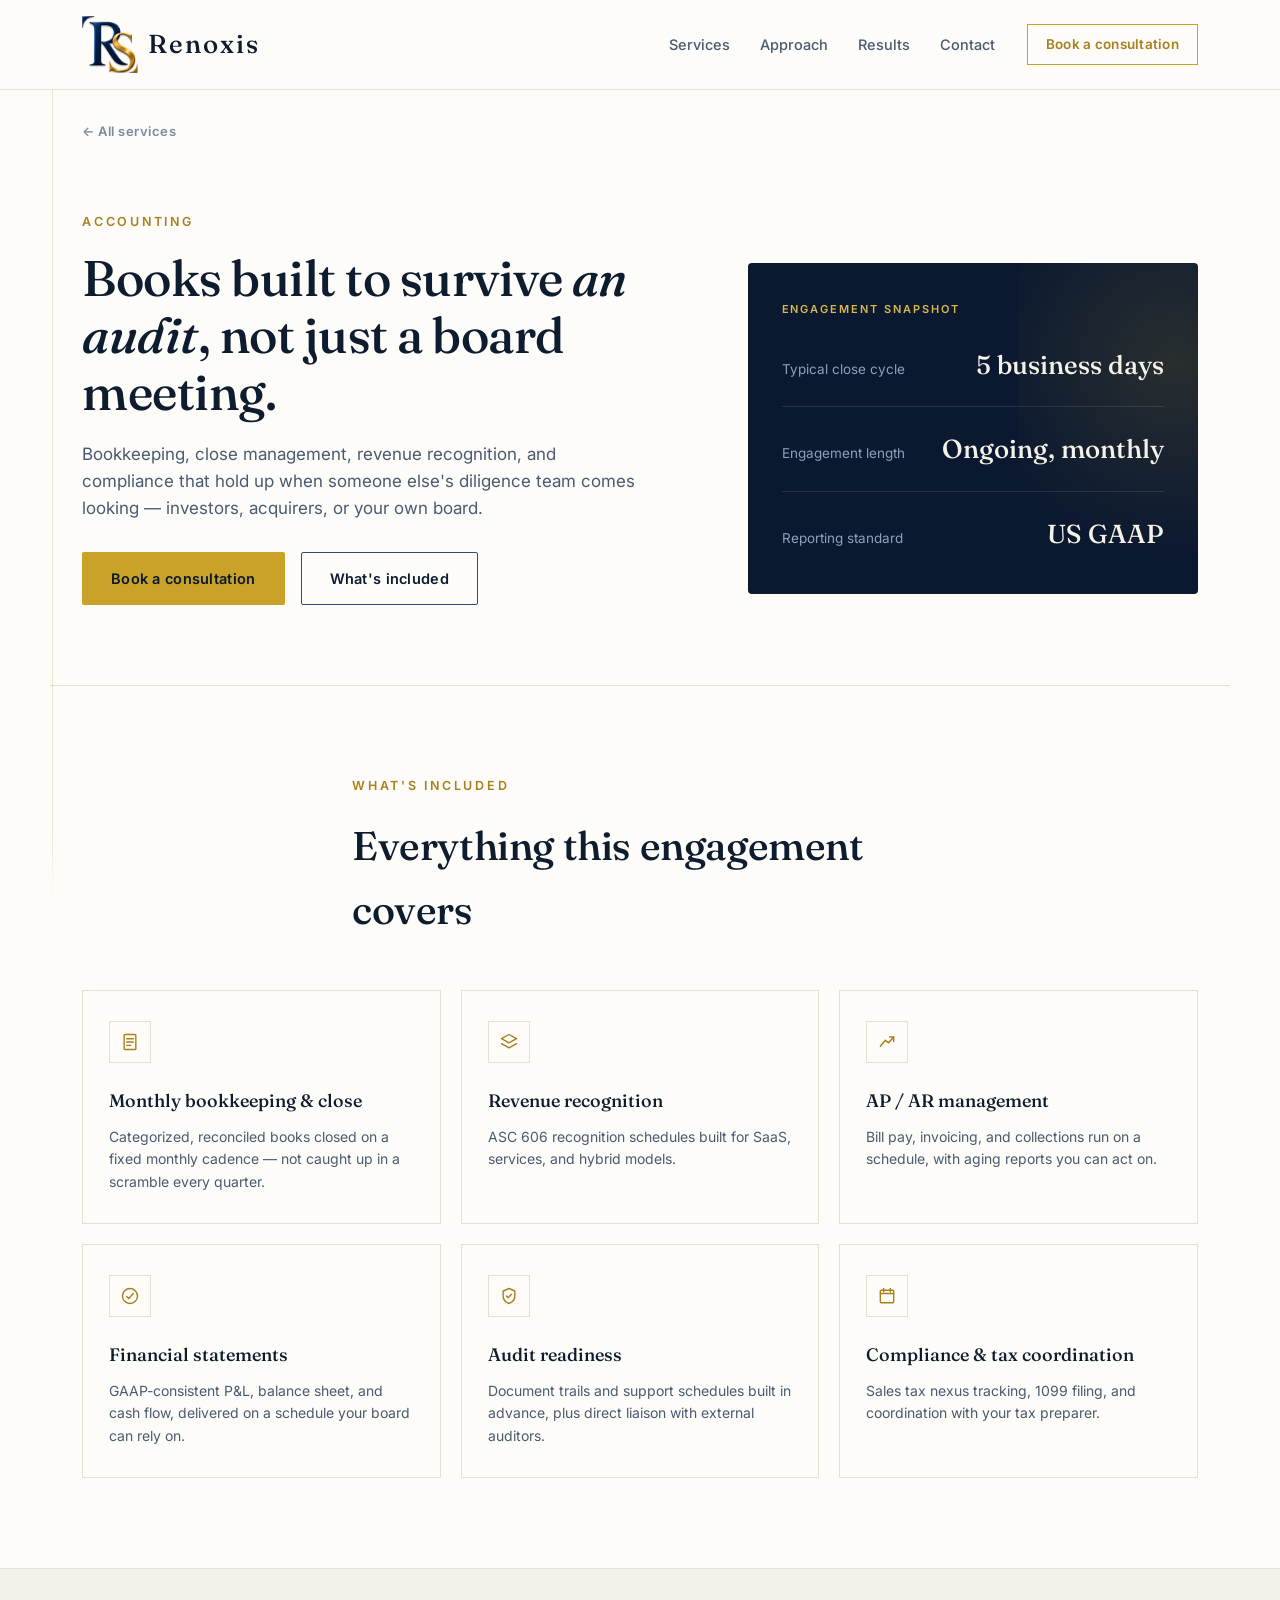
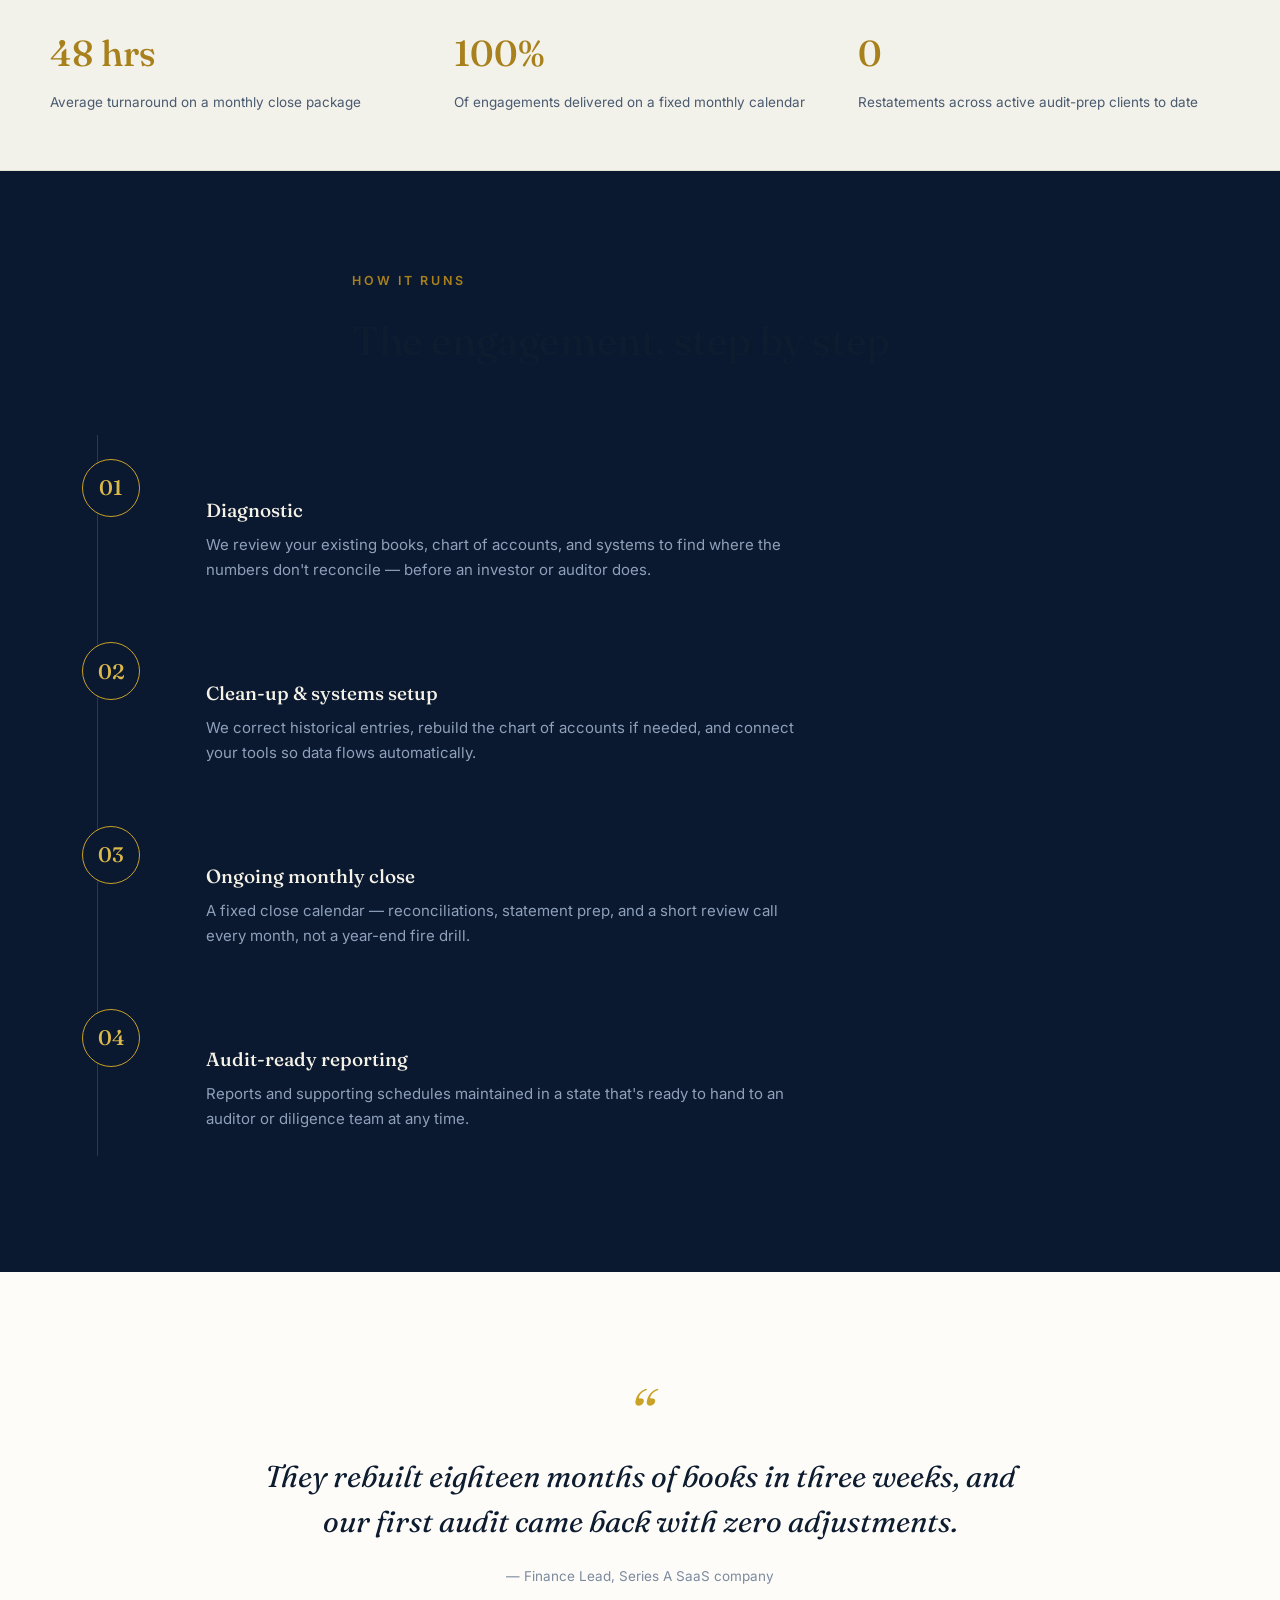
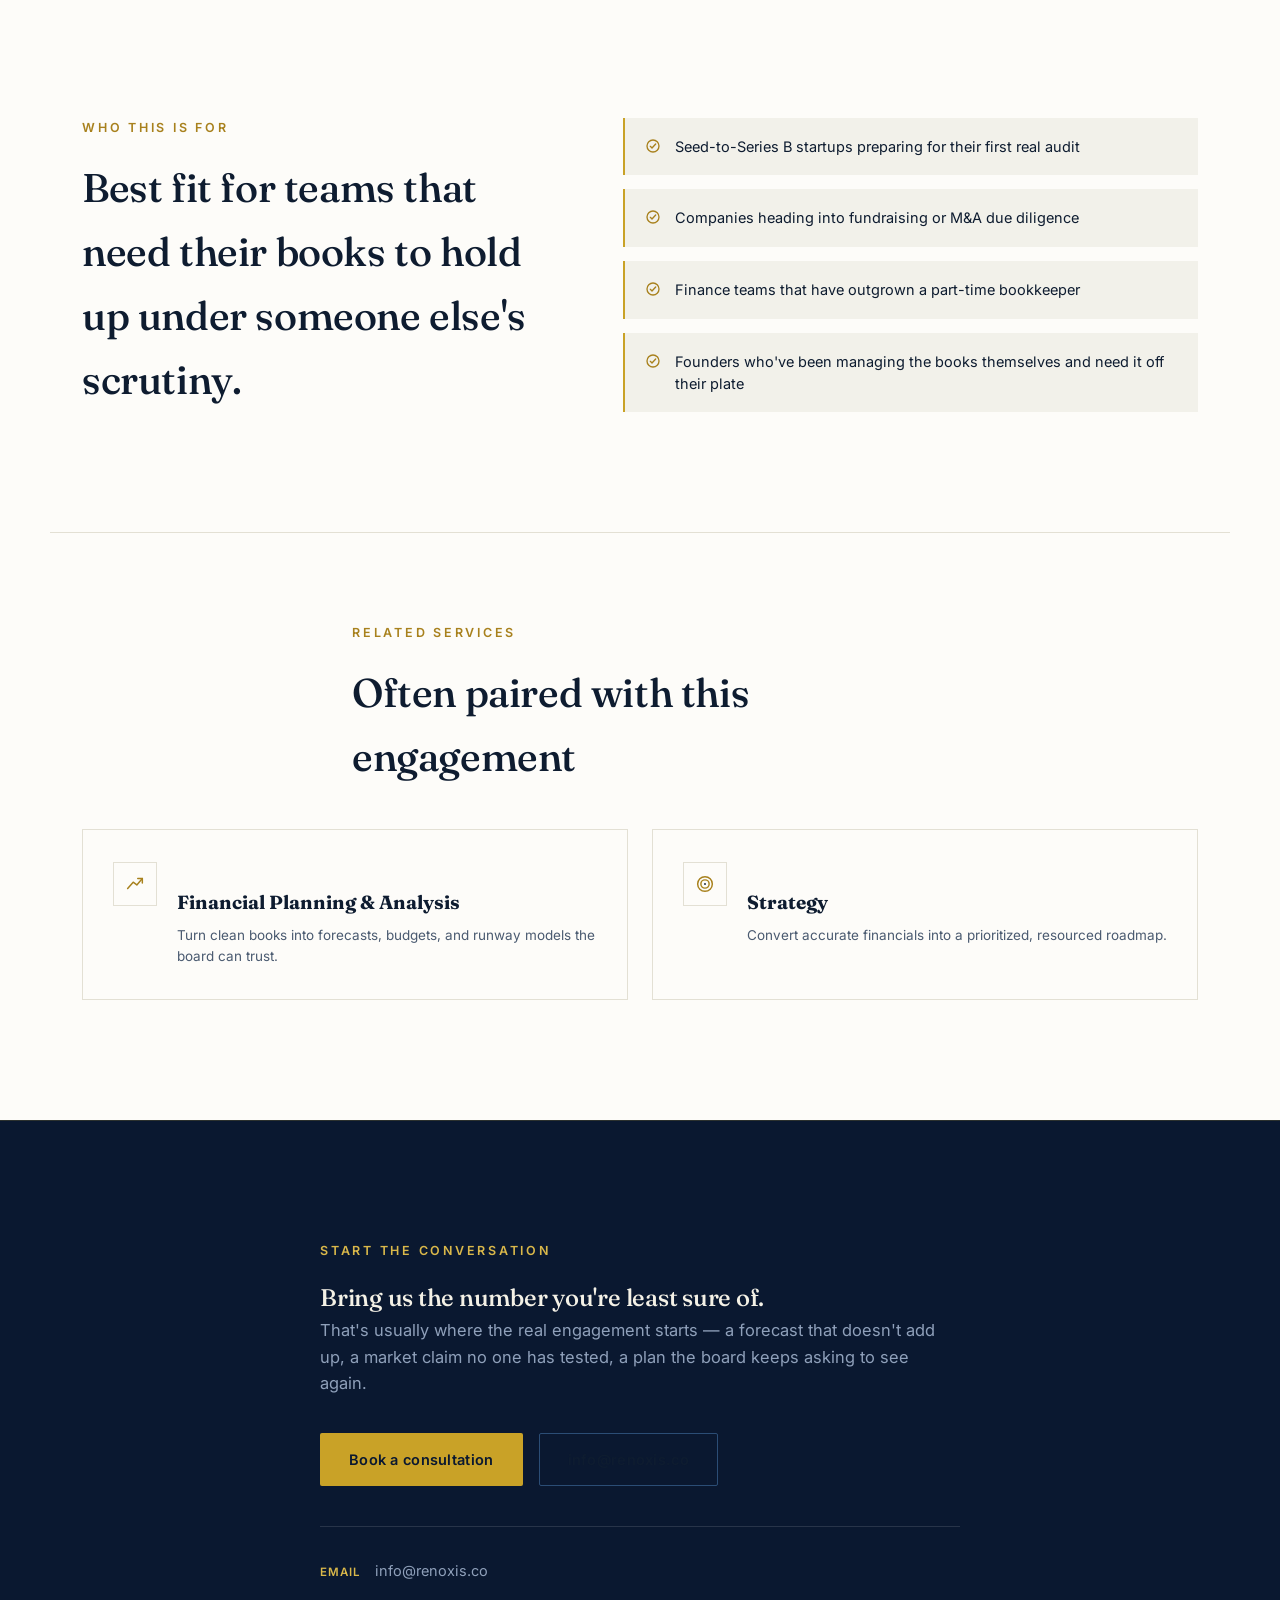
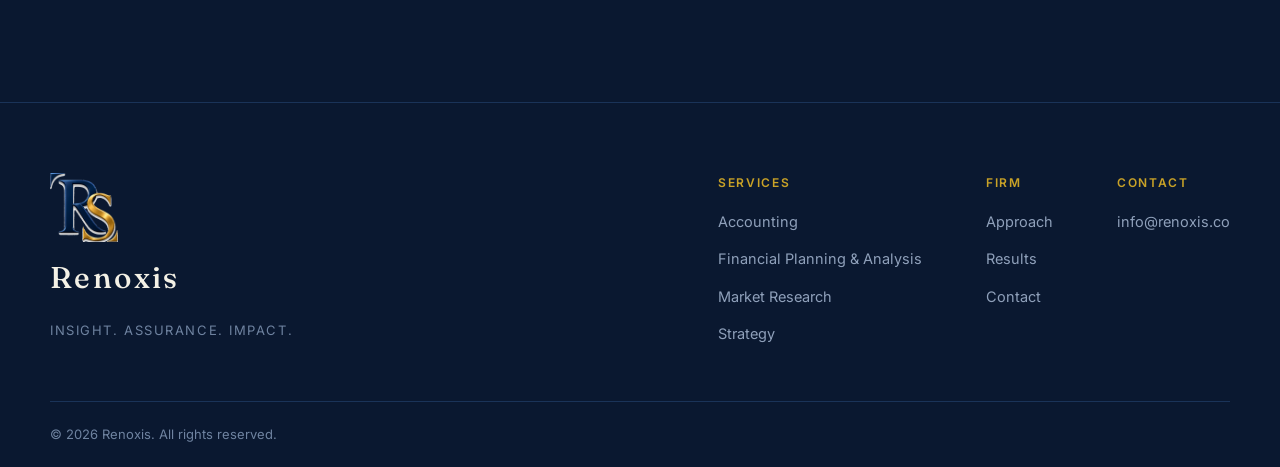
==== services/accounting/index.html @ 9dae0d9c "Further increase logo and wordmark font size in header (56px/26px) and footer (68px/30px)" ====
<!DOCTYPE html>
<html lang="en">
<head>
<meta charset="UTF-8">
<meta name="viewport" content="width=device-width, initial-scale=1.0">
<title>Books built to survive an audit, not just a board meeting. — Renoxis</title>
<link rel="preconnect" href="https://fonts.googleapis.com">
<link rel="preconnect" href="https://fonts.gstatic.com" crossorigin>
<link href="https://fonts.googleapis.com/css2?family=Fraunces:ital,opsz,wght@0,9..144,300;0,9..144,400;0,9..144,500;0,9..144,600;1,9..144,400;1,9..144,500&family=Inter:wght@400;500;600&display=swap" rel="stylesheet">
<style>
/* ============ TOKENS ============ */
:root{
  --navy-950:#0a1830;
  --navy-900:#0e2140;
  --navy-850:#132a4d;
  --navy-800:#1a3358;
  --navy-700:#2b4d75;
  --navy-600:#3d5f86;

  --gold-600:#a8811d;
  --gold-500:#c9a227;
  --gold-400:#dab84a;
  --gold-300:#e8c468;
  --gold-100:#f4e4b8;

  --paper:#fdfcf9;
  --mist:#f2f1ea;
  --line:#e3e0d4;

  --ivory:#f4f1e6;
  --slate-400:#8fa0ba;
  --slate-500:#6f83a0;

  --ink:#0e1c30;
  --ink-soft:#4a5a70;
  --ink-faint:#7c8a9e;

  --serif:'Fraunces', Georgia, serif;
  --sans:'Inter', -apple-system, BlinkMacSystemFont, 'Segoe UI', sans-serif;

  --container:1180px;
  --radius:2px;
}

*{box-sizing:border-box;}
html{scroll-behavior:smooth;}
@media (prefers-reduced-motion: reduce){
  html{scroll-behavior:auto;}
  *{animation-duration:0.001ms !important; animation-iteration-count:1 !important; transition-duration:0.001ms !important;}
}

body{
  margin:0;
  background:var(--paper);
  color:var(--ink);
  font-family:var(--sans);
  font-size:16px;
  line-height:1.6;
  -webkit-font-smoothing:antialiased;
}

a{color:inherit; text-decoration:none;}
img{max-width:100%; display:block;}
h1,h2,h3{font-family:var(--serif); font-weight:500; margin:0; letter-spacing:-0.01em;}
p{margin:0;}

.eyebrow{
  font-family:var(--sans);
  font-size:12.5px;
  font-weight:600;
  letter-spacing:0.22em;
  text-transform:uppercase;
  color:var(--gold-600);
  margin:0 0 18px;
}

/* subtle fixed background rail evoking a ledger margin line */
.ledger-rail{
  position:fixed;
  top:0; bottom:0; left:52px;
  width:1px;
  background:linear-gradient(to bottom, transparent, rgba(168,129,29,0.18) 8%, rgba(168,129,29,0.18) 92%, transparent);
  z-index:0;
  pointer-events:none;
}
@media (max-width:900px){ .ledger-rail{display:none;} }

/* ============ REVEAL ANIM ============ */
.reveal{
  opacity:0;
  transform:translateY(18px);
  transition:opacity 0.7s ease, transform 0.7s ease;
}
.reveal.in{
  opacity:1;
  transform:translateY(0);
}

/* ============ NAV ============ */
.nav{
  position:sticky; top:0; z-index:50;
  background:rgba(253,252,249,0.88);
  backdrop-filter:blur(10px);
  border-bottom:1px solid var(--line);
}
.nav-inner{
  max-width:var(--container);
  margin:0 auto;
  padding:16px 32px;
  display:flex;
  align-items:center;
  gap:32px;
}
.brand{display:flex; align-items:center; gap:10px;}
.brand-mark{width:56px; height:auto;}
.brand-word{
  font-family:var(--serif);
  font-size:26px;
  font-weight:500;
  letter-spacing:0.08em;
  color:var(--ink);
}
.nav-links{
  display:flex; gap:30px;
  margin-left:auto;
  font-size:14.5px;
  font-weight:500;
  color:var(--ink-soft);
}
.nav-links a{transition:color 0.2s ease;}
.nav-links a:hover{color:var(--gold-600);}
.nav-cta{
  border:1px solid var(--gold-500);
  color:var(--gold-600);
  font-size:13.5px;
  font-weight:600;
  padding:9px 18px;
  letter-spacing:0.02em;
  transition:background 0.2s ease, color 0.2s ease;
  white-space:nowrap;
}
.nav-cta:hover{background:var(--gold-500); color:var(--navy-950);}
.nav-toggle{
  display:none;
  margin-left:auto;
  background:none; border:none; cursor:pointer;
  flex-direction:column; gap:5px; padding:6px;
}
.nav-toggle span{width:22px; height:1.5px; background:var(--ink);}
.nav-mobile{
  display:none;
  flex-direction:column;
  padding:8px 32px 24px;
  gap:18px;
  border-top:1px solid var(--line);
}
.nav-mobile a{font-size:15px; color:var(--ink-soft);}
.nav-cta-mobile{color:var(--gold-600); font-weight:600;}
.nav-mobile.open{display:flex;}

@media (max-width:860px){
  .nav-links, .nav-cta{display:none;}
  .nav-toggle{display:flex;}
}

/* ============ HERO ============ */
.hero{
  position:relative;
  max-width:var(--container);
  margin:0 auto;
  padding:104px 32px 40px;
}
.hero-inner{max-width:760px;}
.hero-title{
  font-size:clamp(38px, 5.4vw, 64px);
  line-height:1.12;
  color:var(--ink);
  margin-bottom:26px;
}
.hero-title em{
  font-style:italic;
  color:var(--gold-600);
  font-weight:400;
}
.hero-sub{
  font-size:18px;
  color:var(--ink-soft);
  max-width:560px;
  margin-bottom:36px;
}
.hero-actions{display:flex; gap:16px; flex-wrap:wrap;}

.btn{
  display:inline-flex;
  align-items:center;
  justify-content:center;
  padding:14px 28px;
  font-size:14.5px;
  font-weight:600;
  letter-spacing:0.02em;
  border-radius:var(--radius);
  transition:all 0.2s ease;
  border:1px solid transparent;
}
.btn-primary{
  background:var(--gold-500);
  color:var(--navy-950);
}
.btn-primary:hover{background:var(--gold-400); transform:translateY(-1px);}
.btn-ghost{
  border-color:var(--navy-700);
  color:var(--ink);
}
.btn-ghost:hover{border-color:var(--gold-500); color:var(--gold-600);}

/* ledger signature strip */
.ledger{margin-top:88px;}
.ledger-line{position:relative; height:110px;}
.ledger-svg{position:absolute; top:0; left:0; width:100%; height:100%;}
.ledger-baseline{stroke:var(--line); stroke-width:1;}
.ledger-trace{
  fill:none;
  stroke:var(--gold-500);
  stroke-width:1.4;
  stroke-linecap:round;
  stroke-dasharray:1400;
  stroke-dashoffset:1400;
  animation:trace 2.4s ease forwards 0.4s;
}
@keyframes trace{ to{ stroke-dashoffset:0; } }
@media (prefers-reduced-motion: reduce){
  .ledger-trace{ stroke-dashoffset:0; animation:none; }
}

.tick{
  position:absolute;
  top:22px;
  display:flex;
  flex-direction:column;
  align-items:center;
  transform:translateX(-50%);
  text-align:center;
}
.tick-mark{
  width:1px; height:14px;
  background:var(--gold-500);
  margin-bottom:10px;
}
.tick-label{
  display:flex;
  flex-direction:column;
  font-size:12px;
  color:var(--ink-faint);
  white-space:nowrap;
}
.tick-label strong{
  font-family:var(--serif);
  font-size:19px;
  font-weight:600;
  color:var(--ink);
  margin-bottom:2px;
}
@media (max-width:700px){
  .ledger{margin-top:48px;}
  .ledger-line{
    height:auto;
    display:flex;
    flex-direction:column;
    gap:22px;
  }
  .ledger-svg{display:none;}
  .tick{
    position:static;
    transform:none;
    flex-direction:row;
    align-items:center;
    text-align:left;
    gap:14px;
  }
  .tick-mark{
    width:14px; height:1px;
    margin-bottom:0;
    flex-shrink:0;
  }
  .tick-label{
    flex-direction:row;
    align-items:baseline;
    gap:8px;
    white-space:normal;
    max-width:none;
  }
  .tick-label strong{margin-bottom:0;}
}

/* ============ SECTION HEAD (shared) ============ */
.section-head{
  max-width:640px;
  margin:0 auto 56px;
  padding:0 32px;
  text-align:left;
}
.section-head h2{
  font-size:clamp(28px, 3.4vw, 40px);
  color:var(--ink);
  margin-bottom:20px;
}
.section-lede{font-size:16.5px; color:var(--ink-soft);}

/* dark accent sections (approach, cta) override text colors */
.approach .section-head h2,
.cta-band .section-head h2,
.cta-inner h2{color:var(--ivory);}
.approach .section-lede,
.cta-band .section-lede,
.cta-inner .section-lede{color:var(--slate-400);}
.approach .eyebrow,
.cta-band .eyebrow{color:var(--gold-400);}

/* ============ SERVICES ============ */
.services{
  max-width:var(--container);
  margin:0 auto;
  padding:120px 32px 100px;
}
.service-grid{
  display:grid;
  grid-template-columns:repeat(4, 1fr);
  gap:1px;
  background:var(--line);
  border:1px solid var(--line);
}
.service-card{
  background:var(--paper);
  padding:38px 30px 42px;
  transition:background 0.25s ease;
}
.service-card:hover{background:var(--mist);}
.service-card{display:block; cursor:pointer;}
.service-card .learn-more{
  display:inline-flex;
  align-items:center;
  gap:6px;
  margin-top:18px;
  font-size:13px;
  font-weight:600;
  color:var(--gold-600);
  letter-spacing:0.02em;
}
.service-card .learn-more svg{width:13px; height:13px; transition:transform 0.2s ease;}
.service-card:hover .learn-more svg{transform:translateX(3px);}
.service-icon{
  width:38px; height:38px;
  fill:none;
  stroke:var(--gold-600);
  stroke-width:1.6;
  stroke-linecap:round;
  stroke-linejoin:round;
  margin-bottom:26px;
}
.service-icon .check{stroke:var(--gold-500);}
.service-card h3{
  font-size:19px;
  color:var(--ink);
  margin-bottom:12px;
  line-height:1.3;
}
.service-card p{
  font-size:14.5px;
  color:var(--ink-soft);
  line-height:1.65;
}
@media (max-width:980px){
  .service-grid{grid-template-columns:1fr 1fr;}
}
@media (max-width:600px){
  .service-grid{grid-template-columns:1fr;}
  .services{padding:80px 24px 70px;}
}

/* ============ APPROACH (dark accent block) ============ */
.approach{
  background:var(--navy-950);
  color:var(--ivory);
  padding:120px 0 130px;
}
.stages{
  position:relative;
  max-width:var(--container);
  margin:0 auto;
  padding:0 32px;
  display:grid;
  grid-template-columns:repeat(3, 1fr);
  gap:48px;
}
.stage-rail{
  position:absolute;
  top:-40px;
  left:32px; right:32px;
  height:1px;
  background:rgba(255,255,255,0.14);
}
.stage{position:relative; padding-top:8px;}
.stage-index{
  display:block;
  font-family:var(--sans);
  font-size:12px;
  font-weight:600;
  letter-spacing:0.18em;
  text-transform:uppercase;
  color:var(--gold-400);
  margin-bottom:16px;
}
.stage h3{
  font-size:28px;
  color:var(--ivory);
  margin-bottom:14px;
}
.stage p{
  font-size:15.5px;
  color:var(--slate-400);
  line-height:1.7;
}
@media (max-width:820px){
  .stages{grid-template-columns:1fr; gap:44px;}
  .stage-rail{display:none;}
}

/* ============ PROOF ============ */
.proof{
  max-width:var(--container);
  margin:0 auto;
  padding:120px 32px 90px;
}
.proof-inner{
  display:grid;
  grid-template-columns:repeat(3, 1fr);
  gap:40px;
  margin-bottom:90px;
}
.proof-stat{
  border-left:1px solid var(--line);
  padding-left:24px;
  display:flex;
  flex-direction:column;
}
.proof-number{
  font-family:var(--serif);
  font-size:52px;
  font-weight:500;
  color:var(--gold-600);
  line-height:1;
  margin-bottom:14px;
}
.proof-label{
  font-size:14px;
  color:var(--ink-soft);
  line-height:1.6;
}
@media (max-width:820px){
  .proof-inner{grid-template-columns:1fr; gap:32px;}
}

.quote{
  max-width:720px;
  margin:0 auto;
  text-align:left;
  border-top:1px solid var(--line);
  padding-top:48px;
}
.quote p{
  font-family:var(--serif);
  font-style:italic;
  font-size:clamp(20px, 2.4vw, 26px);
  color:var(--ink);
  line-height:1.5;
  margin-bottom:20px;
}
.quote footer{
  font-family:var(--sans);
  font-size:13.5px;
  color:var(--ink-faint);
  font-style:normal;
}

/* ============ CTA BAND ============ */
.cta-band{
  background:var(--navy-950);
  border-top:1px solid rgba(201,162,39,0.18);
  padding:120px 32px;
}
.cta-inner{
  max-width:640px;
  margin:0 auto;
  text-align:left;
}
.cta-inner .section-lede{margin-bottom:36px;}
.cta-contact-details{
  display:flex;
  flex-direction:column;
  gap:10px;
  margin-top:40px;
  padding-top:32px;
  border-top:1px solid rgba(255,255,255,0.12);
}
.cta-contact-details span{
  font-size:14.5px;
  color:var(--slate-400);
}
.cta-contact-details strong{
  font-family:var(--sans);
  font-weight:600;
  color:var(--gold-400);
  letter-spacing:0.08em;
  text-transform:uppercase;
  font-size:11.5px;
  margin-right:10px;
}
.cta-contact-details a{
  color:var(--slate-400);
  transition:color 0.2s ease;
}
.cta-contact-details a:hover{color:var(--gold-300);}

/* ============ FOOTER ============ */
.site-footer{
  background:var(--navy-950);
  border-top:1px solid var(--navy-800);
  padding:70px 32px 0;
}
.footer-inner{
  max-width:var(--container);
  margin:0 auto;
  display:flex;
  justify-content:space-between;
  gap:60px;
  flex-wrap:wrap;
  padding-bottom:56px;
}
.footer-brand{display:flex; flex-direction:column; gap:12px; max-width:260px;}
.footer-brand .brand-mark{width:68px;}
.footer-brand{align-items:flex-start;}
.footer-brand .brand-word{font-size:30px; color:var(--ivory);}
.footer-tagline{
  font-size:13px;
  letter-spacing:0.12em;
  text-transform:uppercase;
  color:var(--slate-500);
  margin-top:6px;
}
.footer-cols{
  display:flex;
  gap:64px;
  flex-wrap:wrap;
}
.footer-col{display:flex; flex-direction:column; gap:14px;}
.footer-heading{
  font-size:12px;
  font-weight:600;
  letter-spacing:0.14em;
  text-transform:uppercase;
  color:var(--gold-500);
  margin-bottom:4px;
}
.footer-col a, .footer-static{
  font-size:14.5px;
  color:var(--slate-400);
  transition:color 0.2s ease;
}
.footer-col a:hover{color:var(--gold-300);}
.footer-col-contact .footer-static{line-height:1.6;}
.footer-bottom{
  border-top:1px solid var(--navy-800);
  padding:22px 0;
  max-width:var(--container);
  margin:0 auto;
  font-size:13px;
  color:var(--slate-500);
}

/* ============ SERVICE DETAIL PAGES ============ */
.breadcrumb{
  max-width:var(--container);
  margin:0 auto;
  padding:28px 32px 0;
}
.breadcrumb a{
  display:inline-flex;
  align-items:center;
  gap:6px;
  font-size:13px;
  font-weight:600;
  letter-spacing:0.04em;
  color:var(--ink-faint);
  transition:color 0.2s ease;
}
.breadcrumb a:hover{color:var(--gold-600);}

/* ---- HERO: two-column with snapshot card ---- */
.service-hero{
  max-width:var(--container);
  margin:0 auto;
  padding:28px 32px 0;
  display:grid;
  grid-template-columns:1.15fr 0.85fr;
  gap:56px;
  align-items:center;
}
.service-hero-inner{padding:40px 0 80px;}
.service-hero h1{
  font-size:clamp(32px, 4vw, 50px);
  line-height:1.14;
  color:var(--ink);
  margin-bottom:20px;
}
.service-hero .hero-sub{margin-bottom:30px; font-size:17px;}

.snapshot-card{
  background:var(--navy-950);
  border-radius:4px;
  padding:38px 34px;
  position:relative;
  overflow:hidden;
}
.snapshot-card::before{
  content:'';
  position:absolute;
  top:-40%; right:-30%;
  width:70%; height:140%;
  background:radial-gradient(circle, rgba(201,162,39,0.16), transparent 70%);
  pointer-events:none;
}
.snapshot-label{
  font-size:11px;
  font-weight:600;
  letter-spacing:0.18em;
  text-transform:uppercase;
  color:var(--gold-400);
  margin-bottom:26px;
  position:relative;
}
.snapshot-stats{
  display:flex;
  flex-direction:column;
  gap:22px;
  position:relative;
}
.snapshot-stat{
  display:flex;
  align-items:baseline;
  justify-content:space-between;
  gap:16px;
  padding-bottom:20px;
  border-bottom:1px solid rgba(255,255,255,0.1);
}
.snapshot-stat:last-child{border-bottom:none; padding-bottom:0;}
.snapshot-stat .label{
  font-size:13.5px;
  color:var(--slate-400);
  line-height:1.4;
  max-width:150px;
}
.snapshot-stat .value{
  font-family:var(--serif);
  font-size:26px;
  font-weight:500;
  color:var(--ivory);
  white-space:nowrap;
}
@media (max-width:900px){
  .service-hero{grid-template-columns:1fr; gap:8px;}
  .service-hero-inner{padding-bottom:32px;}
  .snapshot-card{margin-bottom:56px;}
}

/* ---- INCLUDED: icon card grid ---- */
.include-section{
  max-width:var(--container);
  margin:0 auto;
  padding:90px 32px;
  border-top:1px solid var(--line);
}
.include-grid{
  display:grid;
  grid-template-columns:repeat(3, 1fr);
  gap:20px;
  margin-top:48px;
}
.include-item{
  background:var(--paper);
  border:1px solid var(--line);
  padding:30px 26px;
  transition:border-color 0.2s ease, transform 0.2s ease;
}
.include-item:hover{border-color:var(--gold-500); transform:translateY(-3px);}
.include-item .icon-wrap{
  width:42px; height:42px;
  display:flex; align-items:center; justify-content:center;
  border:1px solid var(--line);
  margin-bottom:20px;
}
.include-item .icon-wrap svg{
  width:20px; height:20px;
  stroke:var(--gold-600);
  fill:none;
  stroke-width:1.7;
  stroke-linecap:round;
  stroke-linejoin:round;
}
.include-item h4{
  font-family:var(--serif);
  font-size:18px;
  font-weight:500;
  color:var(--ink);
  margin-bottom:10px;
}
.include-item p{
  font-size:14px;
  color:var(--ink-soft);
  line-height:1.6;
}
@media (max-width:980px){
  .include-grid{grid-template-columns:1fr 1fr;}
}
@media (max-width:640px){
  .include-grid{grid-template-columns:1fr;}
  .include-section{padding:64px 24px;}
}

/* ---- STAT BAND ---- */
.stat-band{
  background:var(--mist);
  border-top:1px solid var(--line);
  border-bottom:1px solid var(--line);
  padding:56px 32px;
}
.stat-band-inner{
  max-width:var(--container);
  margin:0 auto;
  display:grid;
  grid-template-columns:repeat(3, 1fr);
  gap:32px;
}
.stat-band-item{text-align:left;}
.stat-band-item .num{
  display:block;
  font-family:var(--serif);
  font-size:36px;
  font-weight:500;
  color:var(--gold-600);
  margin-bottom:6px;
}
.stat-band-item .lbl{
  font-size:13.5px;
  color:var(--ink-soft);
  line-height:1.5;
}
@media (max-width:700px){
  .stat-band-inner{grid-template-columns:1fr; gap:24px;}
}

/* ---- PROCESS: visual timeline ---- */
.process-section{
  background:var(--navy-950);
  color:var(--ivory);
  padding:100px 0 110px;
}
.process-list{
  max-width:var(--container);
  margin:0 auto;
  padding:0 32px;
  position:relative;
}
.process-list::before{
  content:'';
  position:absolute;
  left:47px; top:6px; bottom:6px;
  width:1px;
  background:rgba(255,255,255,0.14);
}
@media (max-width:700px){ .process-list::before{left:19px;} }
.process-step{
  display:grid;
  grid-template-columns:96px 1fr;
  gap:28px;
  padding:30px 0;
  position:relative;
}
@media (max-width:700px){
  .process-step{grid-template-columns:40px 1fr; gap:18px;}
}
.process-step .step-num{
  width:58px; height:58px;
  border-radius:50%;
  border:1px solid var(--gold-500);
  background:var(--navy-950);
  display:flex; align-items:center; justify-content:center;
  font-family:var(--serif);
  font-size:21px;
  font-weight:500;
  color:var(--gold-400);
  position:relative;
  z-index:1;
}
@media (max-width:700px){
  .process-step .step-num{width:38px; height:38px; font-size:15px;}
}
.process-step h4{
  font-size:19px;
  color:var(--ivory);
  margin-bottom:8px;
  font-family:var(--serif);
  font-weight:500;
  padding-top:10px;
}
.process-step p{
  font-size:15px;
  color:var(--slate-400);
  line-height:1.65;
  max-width:600px;
}

/* ---- PULL QUOTE ---- */
.pull-quote{
  max-width:820px;
  margin:0 auto;
  padding:110px 32px;
  text-align:center;
}
.pull-quote .mark{
  font-family:var(--serif);
  font-size:64px;
  color:var(--gold-500);
  line-height:1;
  margin-bottom:8px;
}
.pull-quote p{
  font-family:var(--serif);
  font-style:italic;
  font-size:clamp(22px, 3vw, 30px);
  color:var(--ink);
  line-height:1.5;
  margin-bottom:22px;
}
.pull-quote footer{
  font-size:13.5px;
  color:var(--ink-faint);
  font-style:normal;
}

/* ---- WHO IT'S FOR: chip layout ---- */
.who-section{
  max-width:var(--container);
  margin:0 auto;
  padding:20px 32px 100px;
  display:grid;
  grid-template-columns:0.9fr 1.1fr;
  gap:70px;
  align-items:start;
}
.who-section .section-head{padding:0; margin:0; max-width:none;}
.who-section .section-lede{margin-bottom:0;}
.who-chips{
  display:flex;
  flex-direction:column;
  gap:14px;
}
.who-chip{
  display:flex;
  align-items:flex-start;
  gap:14px;
  padding:18px 20px;
  background:var(--mist);
  border-left:2px solid var(--gold-500);
}
.who-chip svg{
  width:16px; height:16px;
  stroke:var(--gold-600);
  fill:none;
  stroke-width:2;
  flex-shrink:0;
  margin-top:2px;
}
.who-chip span{
  font-size:14.5px;
  color:var(--ink);
  line-height:1.5;
}
@media (max-width:860px){
  .who-section{grid-template-columns:1fr; gap:32px;}
}

/* ---- RELATED SERVICES ---- */
.related-services{
  max-width:var(--container);
  margin:0 auto;
  padding:90px 32px 120px;
  border-top:1px solid var(--line);
}
.related-grid{
  display:grid;
  grid-template-columns:repeat(2, 1fr);
  gap:24px;
  margin-top:40px;
}
.related-card{
  border:1px solid var(--line);
  padding:32px 30px;
  transition:border-color 0.2s ease, background 0.2s ease, transform 0.2s ease;
  display:flex;
  gap:20px;
  align-items:flex-start;
}
.related-card:hover{border-color:var(--gold-500); background:var(--mist); transform:translateY(-2px);}
.related-card .icon-wrap{
  width:44px; height:44px;
  flex-shrink:0;
  display:flex; align-items:center; justify-content:center;
  border:1px solid var(--line);
}
.related-card .icon-wrap svg{
  width:22px; height:22px;
  stroke:var(--gold-600);
  fill:none;
  stroke-width:1.6;
  stroke-linecap:round;
  stroke-linejoin:round;
}
.related-card h4{
  font-family:var(--serif);
  font-size:19px;
  color:var(--ink);
  margin-bottom:8px;
}
.related-card p{font-size:13.5px; color:var(--ink-soft); line-height:1.55;}
@media (max-width:700px){
  .related-grid{grid-template-columns:1fr;}
}

</style>
</head>
<body>

<div class="ledger-rail" aria-hidden="true"></div>

<header class="nav" id="nav">
  <div class="nav-inner">
    <a class="brand" href="../../index.html">
      <img class="brand-mark" src="[data-uri]" alt="" />
      <span class="brand-word">Renoxis</span>
    </a>
    <nav class="nav-links" aria-label="Primary">
      <a href="../../index.html#services">Services</a>
      <a href="../../index.html#approach">Approach</a>
      <a href="../../index.html#proof">Results</a>
      <a href="../../index.html#contact">Contact</a>
    </nav>
    <a class="nav-cta" href="../../index.html#contact">Book a consultation</a>
    <button class="nav-toggle" id="navToggle" aria-label="Toggle menu" aria-expanded="false">
      <span></span><span></span><span></span>
    </button>
  </div>
  <div class="nav-mobile" id="navMobile">
    <a href="../../index.html#services">Services</a>
    <a href="../../index.html#approach">Approach</a>
    <a href="../../index.html#proof">Results</a>
    <a href="../../index.html#contact">Contact</a>
    <a class="nav-cta-mobile" href="../../index.html#contact">Book a consultation</a>
  </div>
</header>

<main>
  <div class="breadcrumb reveal">
    <a href="../../index.html#services">&larr; All services</a>
  </div>

  <section class="service-hero">
    <div class="service-hero-inner">
      <p class="eyebrow reveal">Accounting</p>
      <h1 class="reveal">Books built to survive <em>an audit</em>, not just a board meeting.</h1>
      <p class="hero-sub reveal">Bookkeeping, close management, revenue recognition, and compliance that hold up when someone else's diligence team comes looking — investors, acquirers, or your own board.</p>
      <div class="hero-actions reveal">
        <a href="../../index.html#contact" class="btn btn-primary">Book a consultation</a>
        <a href="#included" class="btn btn-ghost">What's included</a>
      </div>
    </div>
    <div class="snapshot-card reveal">
      <p class="snapshot-label">Engagement snapshot</p>
      <div class="snapshot-stats">
          <div class="snapshot-stat">
            <span class="label">Typical close cycle</span>
            <span class="value">5 business days</span>
          </div>
          <div class="snapshot-stat">
            <span class="label">Engagement length</span>
            <span class="value">Ongoing, monthly</span>
          </div>
          <div class="snapshot-stat">
            <span class="label">Reporting standard</span>
            <span class="value">US GAAP</span>
          </div>
      </div>
    </div>
  </section>

  <section class="include-section" id="included">
    <div class="section-head reveal" style="margin-bottom:0;">
      <p class="eyebrow">What's included</p>
      <h2>Everything this engagement covers</h2>
    </div>
    <div class="include-grid">
        <div class="include-item reveal">
          <div class="icon-wrap"><svg viewBox="0 0 24 24" fill="none" stroke-linecap="round" stroke-linejoin="round"><rect x="5" y="3" width="14" height="18" rx="1"/><line x1="8" y1="8" x2="16" y2="8"/><line x1="8" y1="12" x2="16" y2="12"/><line x1="8" y1="16" x2="13" y2="16"/></svg></div>
          <h4>Monthly bookkeeping & close</h4>
          <p>Categorized, reconciled books closed on a fixed monthly cadence — not caught up in a scramble every quarter.</p>
        </div>
        <div class="include-item reveal">
          <div class="icon-wrap"><svg viewBox="0 0 24 24" fill="none" stroke-linecap="round" stroke-linejoin="round"><polygon points="12,3 21,8 12,13 3,8"/><polyline points="3,14 12,19 21,14"/></svg></div>
          <h4>Revenue recognition</h4>
          <p>ASC 606 recognition schedules built for SaaS, services, and hybrid models.</p>
        </div>
        <div class="include-item reveal">
          <div class="icon-wrap"><svg viewBox="0 0 24 24" fill="none" stroke-linecap="round" stroke-linejoin="round"><polyline points="4,17 10,10 14,13 20,6"/><polyline points="15,6 20,6 20,11"/></svg></div>
          <h4>AP / AR management</h4>
          <p>Bill pay, invoicing, and collections run on a schedule, with aging reports you can act on.</p>
        </div>
        <div class="include-item reveal">
          <div class="icon-wrap"><svg viewBox="0 0 24 24" fill="none" stroke-linecap="round" stroke-linejoin="round"><circle cx="12" cy="12" r="9"/><path d="M8 12.5l2.5 2.5 5.5-6"/></svg></div>
          <h4>Financial statements</h4>
          <p>GAAP-consistent P&L, balance sheet, and cash flow, delivered on a schedule your board can rely on.</p>
        </div>
        <div class="include-item reveal">
          <div class="icon-wrap"><svg viewBox="0 0 24 24" fill="none" stroke-linecap="round" stroke-linejoin="round"><path d="M12 3l7 3v6c0 4.5-3 7.5-7 9-4-1.5-7-4.5-7-9V6z"/><path d="M9 12l2 2 4-4"/></svg></div>
          <h4>Audit readiness</h4>
          <p>Document trails and support schedules built in advance, plus direct liaison with external auditors.</p>
        </div>
        <div class="include-item reveal">
          <div class="icon-wrap"><svg viewBox="0 0 24 24" fill="none" stroke-linecap="round" stroke-linejoin="round"><rect x="4" y="5" width="16" height="15" rx="1"/><line x1="4" y1="9" x2="20" y2="9"/><line x1="8" y1="3" x2="8" y2="7"/><line x1="16" y1="3" x2="16" y2="7"/></svg></div>
          <h4>Compliance & tax coordination</h4>
          <p>Sales tax nexus tracking, 1099 filing, and coordination with your tax preparer.</p>
        </div>
    </div>
  </section>

  <section class="stat-band">
    <div class="stat-band-inner">
        <div class="stat-band-item reveal">
          <span class="num">48 hrs</span>
          <span class="lbl">Average turnaround on a monthly close package</span>
        </div>
        <div class="stat-band-item reveal">
          <span class="num">100%</span>
          <span class="lbl">Of engagements delivered on a fixed monthly calendar</span>
        </div>
        <div class="stat-band-item reveal">
          <span class="num">0</span>
          <span class="lbl">Restatements across active audit-prep clients to date</span>
        </div>
    </div>
  </section>

  <section class="process-section">
    <div class="section-head reveal light">
      <p class="eyebrow">How it runs</p>
      <h2>The engagement, step by step</h2>
    </div>
    <div class="process-list">
        <div class="process-step reveal">
          <span class="step-num">01</span>
          <div>
            <h4>Diagnostic</h4>
            <p>We review your existing books, chart of accounts, and systems to find where the numbers don't reconcile — before an investor or auditor does.</p>
          </div>
        </div>
        <div class="process-step reveal">
          <span class="step-num">02</span>
          <div>
            <h4>Clean-up & systems setup</h4>
            <p>We correct historical entries, rebuild the chart of accounts if needed, and connect your tools so data flows automatically.</p>
          </div>
        </div>
        <div class="process-step reveal">
          <span class="step-num">03</span>
          <div>
            <h4>Ongoing monthly close</h4>
            <p>A fixed close calendar — reconciliations, statement prep, and a short review call every month, not a year-end fire drill.</p>
          </div>
        </div>
        <div class="process-step reveal">
          <span class="step-num">04</span>
          <div>
            <h4>Audit-ready reporting</h4>
            <p>Reports and supporting schedules maintained in a state that's ready to hand to an auditor or diligence team at any time.</p>
          </div>
        </div>
    </div>
  </section>

  <section class="pull-quote reveal">
    <p class="mark">&ldquo;</p>
    <p>They rebuilt eighteen months of books in three weeks, and our first audit came back with zero adjustments.</p>
    <footer>&mdash; Finance Lead, Series A SaaS company</footer>
  </section>

  <section class="who-section">
    <div class="section-head reveal">
      <p class="eyebrow">Who this is for</p>
      <h2>Best fit for teams that need their books to hold up under someone else's scrutiny.</h2>
    </div>
    <div class="who-chips">
          <div class="who-chip reveal">
            <svg viewBox="0 0 24 24" fill="none" stroke-linecap="round" stroke-linejoin="round"><circle cx="12" cy="12" r="9"/><path d="M8 12.5l2.5 2.5 5.5-6"/></svg>
            <span>Seed-to-Series B startups preparing for their first real audit</span>
          </div>
          <div class="who-chip reveal">
            <svg viewBox="0 0 24 24" fill="none" stroke-linecap="round" stroke-linejoin="round"><circle cx="12" cy="12" r="9"/><path d="M8 12.5l2.5 2.5 5.5-6"/></svg>
            <span>Companies heading into fundraising or M&A due diligence</span>
          </div>
          <div class="who-chip reveal">
            <svg viewBox="0 0 24 24" fill="none" stroke-linecap="round" stroke-linejoin="round"><circle cx="12" cy="12" r="9"/><path d="M8 12.5l2.5 2.5 5.5-6"/></svg>
            <span>Finance teams that have outgrown a part-time bookkeeper</span>
          </div>
          <div class="who-chip reveal">
            <svg viewBox="0 0 24 24" fill="none" stroke-linecap="round" stroke-linejoin="round"><circle cx="12" cy="12" r="9"/><path d="M8 12.5l2.5 2.5 5.5-6"/></svg>
            <span>Founders who've been managing the books themselves and need it off their plate</span>
          </div>
    </div>
  </section>

  <section class="related-services">
    <div class="section-head reveal" style="margin-bottom:0;">
      <p class="eyebrow">Related services</p>
      <h2>Often paired with this engagement</h2>
    </div>
    <div class="related-grid">
        <a href="../financial-planning-analysis/" class="related-card">
          <div class="icon-wrap"><svg viewBox="0 0 24 24" fill="none" stroke-linecap="round" stroke-linejoin="round"><polyline points="4,17 10,10 14,13 20,6"/><polyline points="15,6 20,6 20,11"/></svg></div>
          <div>
            <h4>Financial Planning & Analysis</h4>
            <p>Turn clean books into forecasts, budgets, and runway models the board can trust.</p>
          </div>
        </a>
        <a href="../strategy/" class="related-card">
          <div class="icon-wrap"><svg viewBox="0 0 24 24" fill="none" stroke-linecap="round" stroke-linejoin="round"><circle cx="12" cy="12" r="8"/><circle cx="12" cy="12" r="4.5"/><circle cx="12" cy="12" r="1" fill="currentColor" stroke="none"/></svg></div>
          <div>
            <h4>Strategy</h4>
            <p>Convert accurate financials into a prioritized, resourced roadmap.</p>
          </div>
        </a>
    </div>
  </section>

  <section class="cta-band" id="contact">
    <div class="cta-inner reveal">
      <p class="eyebrow">Start the conversation</p>
      <h2>Bring us the number you're least sure of.</h2>
      <p class="section-lede">
        That's usually where the real engagement starts — a forecast that
        doesn't add up, a market claim no one has tested, a plan the board
        keeps asking to see again.
      </p>
      <div class="hero-actions">
        <a href="mailto:info@renoxis.co" class="btn btn-primary">Book a consultation</a>
        <a href="mailto:info@renoxis.co" class="btn btn-ghost">info@renoxis.co</a>
      </div>
      <div class="cta-contact-details">
        <span><strong>Email</strong> <a href="mailto:info@renoxis.co">info@renoxis.co</a></span>
      </div>
    </div>
  </section>
</main>

<footer class="site-footer">
  <div class="footer-inner">
    <div class="footer-brand">
      <img class="brand-mark" src="[data-uri]" alt="" />
      <span class="brand-word">Renoxis</span>
      <p class="footer-tagline">Insight. Assurance. Impact.</p>
    </div>
    <div class="footer-cols">
      <div class="footer-col">
        <span class="footer-heading">Services</span>
        <a href="../accounting/">Accounting</a>
        <a href="../financial-planning-analysis/">Financial Planning &amp; Analysis</a>
        <a href="../market-research/">Market Research</a>
        <a href="../strategy/">Strategy</a>
      </div>
      <div class="footer-col">
        <span class="footer-heading">Firm</span>
        <a href="../../index.html#approach">Approach</a>
        <a href="../../index.html#proof">Results</a>
        <a href="../../index.html#contact">Contact</a>
      </div>
      <div class="footer-col footer-col-contact">
        <span class="footer-heading">Contact</span>
        <a href="mailto:info@renoxis.co">info@renoxis.co</a>
      </div>
    </div>
  </div>
  <div class="footer-bottom">
    <span>&copy; 2026 Renoxis. All rights reserved.</span>
  </div>
</footer>
<script>
// Mobile nav toggle
const navToggle = document.getElementById('navToggle');
const navMobile = document.getElementById('navMobile');
if(navToggle){
  navToggle.addEventListener('click', () => {
    const isOpen = navMobile.classList.toggle('open');
    navToggle.setAttribute('aria-expanded', isOpen);
  });
  navMobile.querySelectorAll('a').forEach(a=>{
    a.addEventListener('click', ()=> {
      navMobile.classList.remove('open');
      navToggle.setAttribute('aria-expanded','false');
    });
  });
}

// Scroll reveal
const revealEls = document.querySelectorAll('.reveal');
if('IntersectionObserver' in window){
  const io = new IntersectionObserver((entries)=>{
    entries.forEach(entry=>{
      if(entry.isIntersecting){
        entry.target.classList.add('in');
        io.unobserve(entry.target);
      }
    });
  }, {threshold:0.12, rootMargin:'0px 0px -40px 0px'});
  revealEls.forEach(el=>io.observe(el));
} else {
  revealEls.forEach(el=>el.classList.add('in'));
}

</script>
</body>
</html>
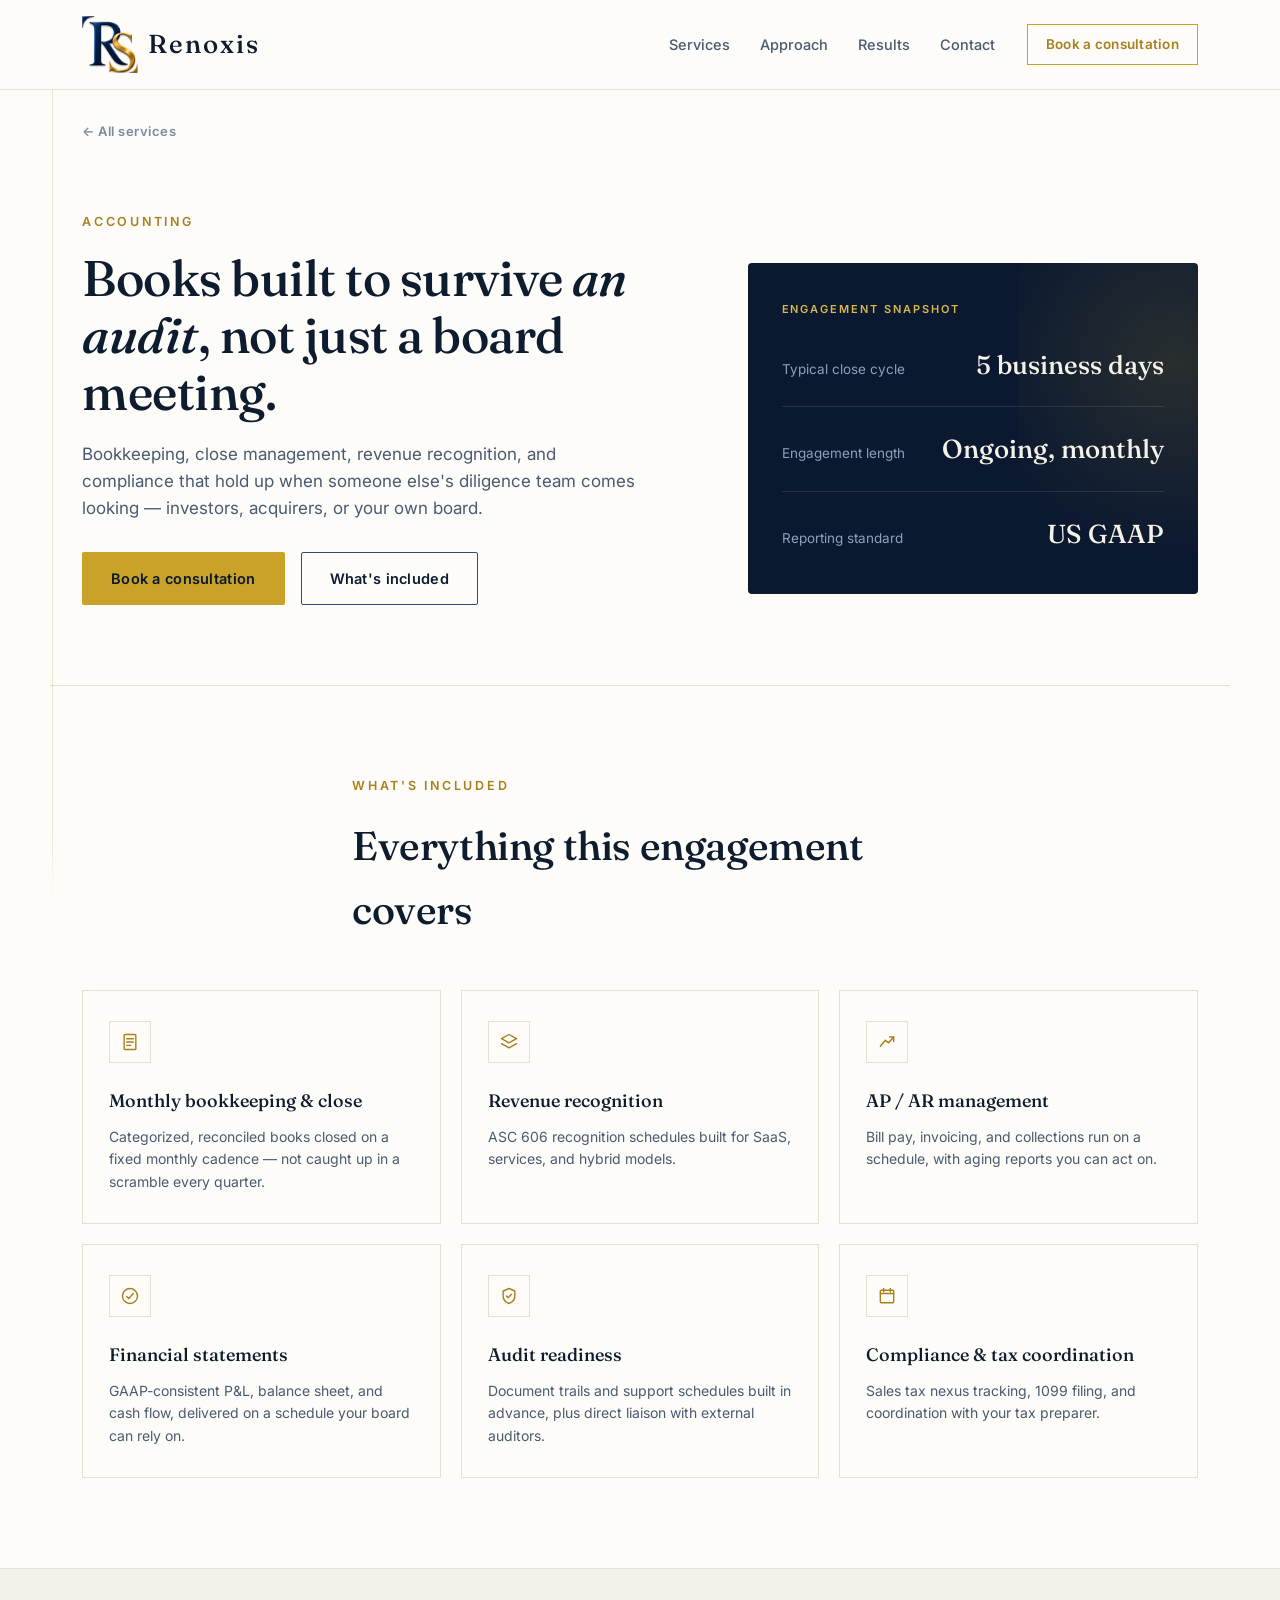
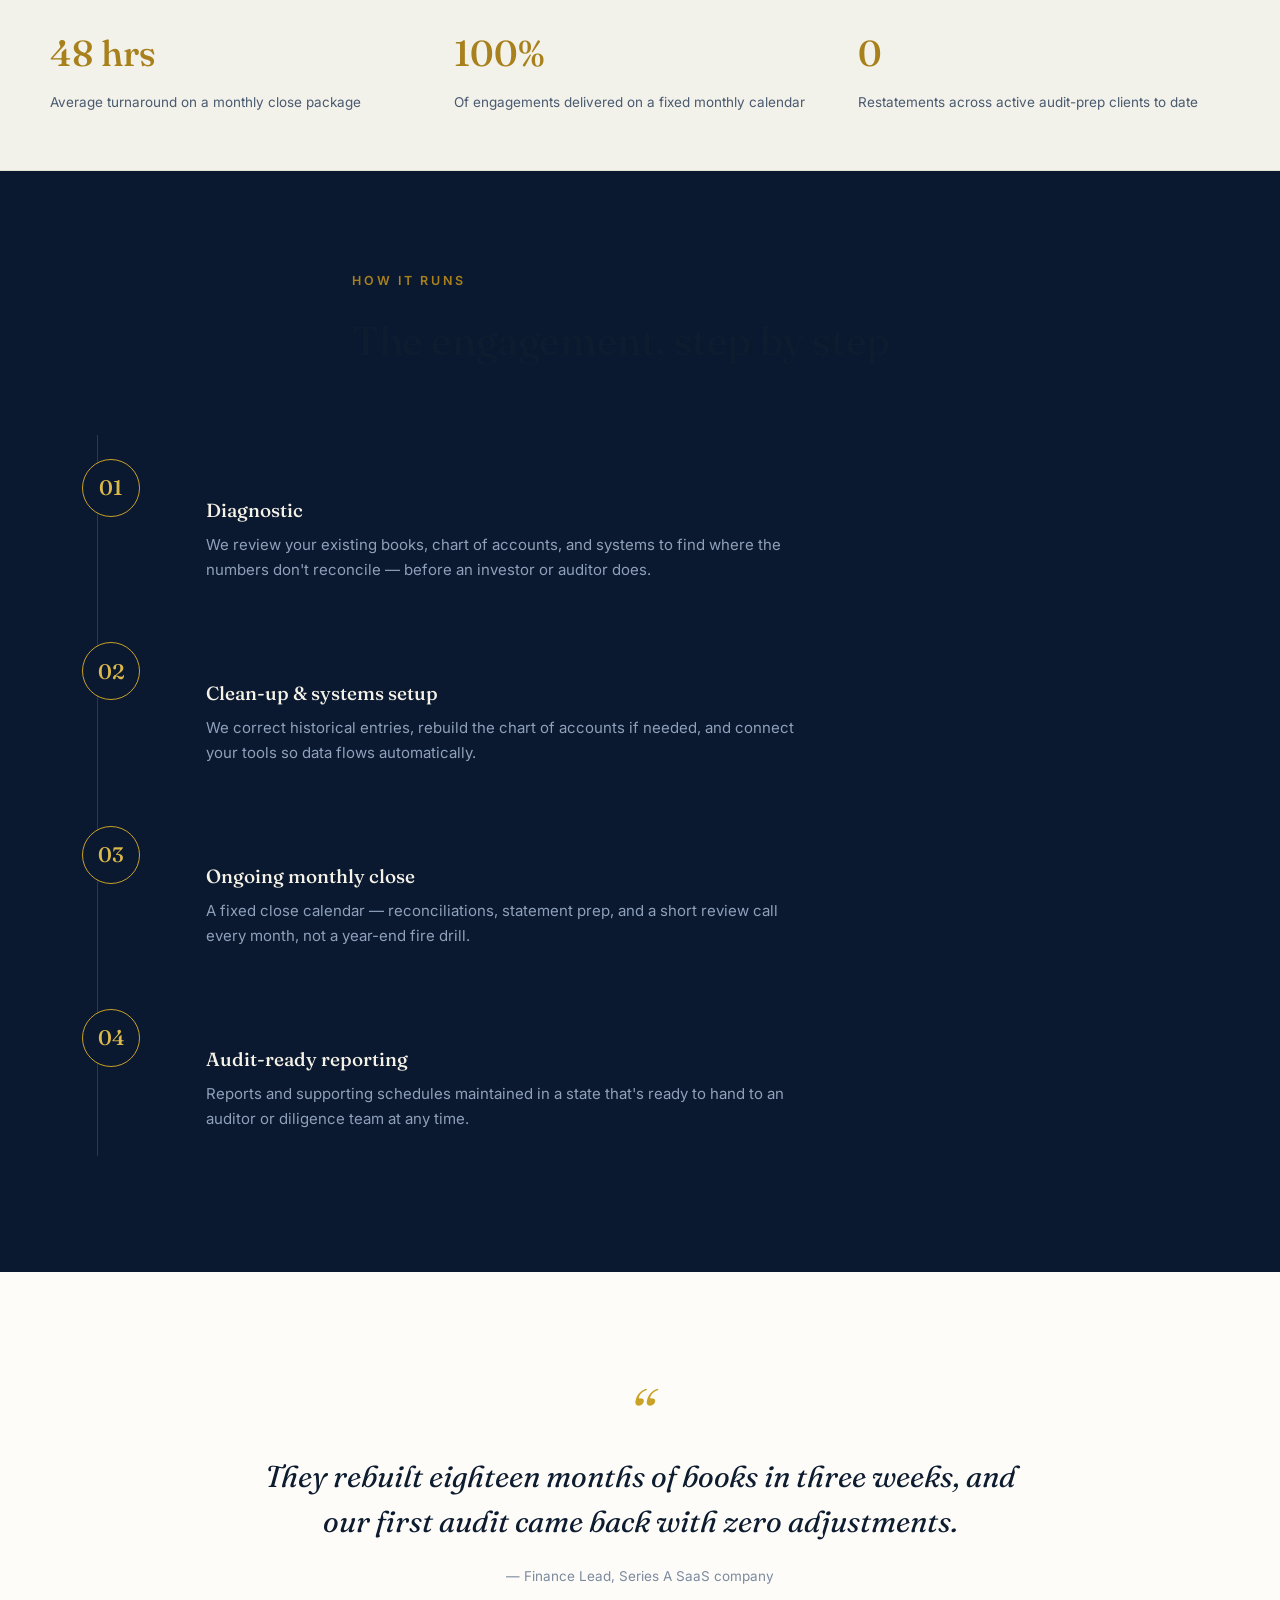
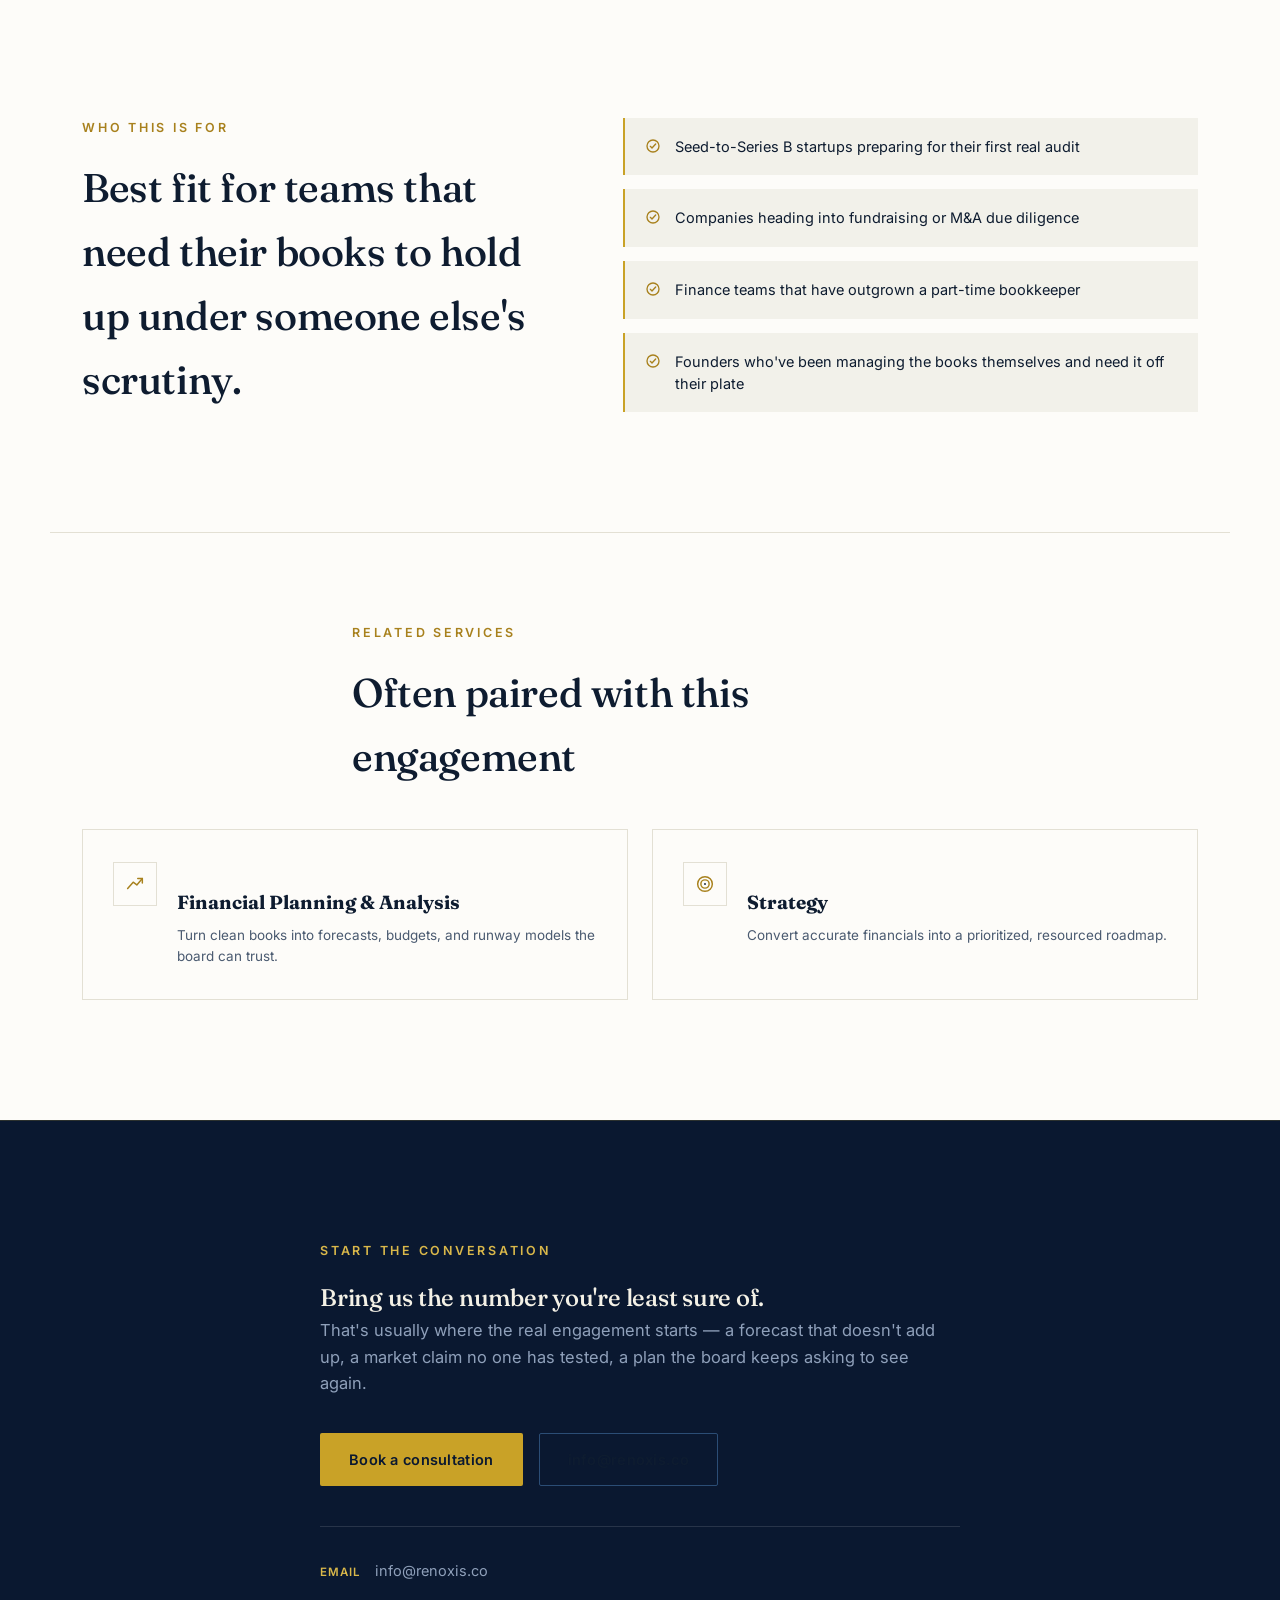
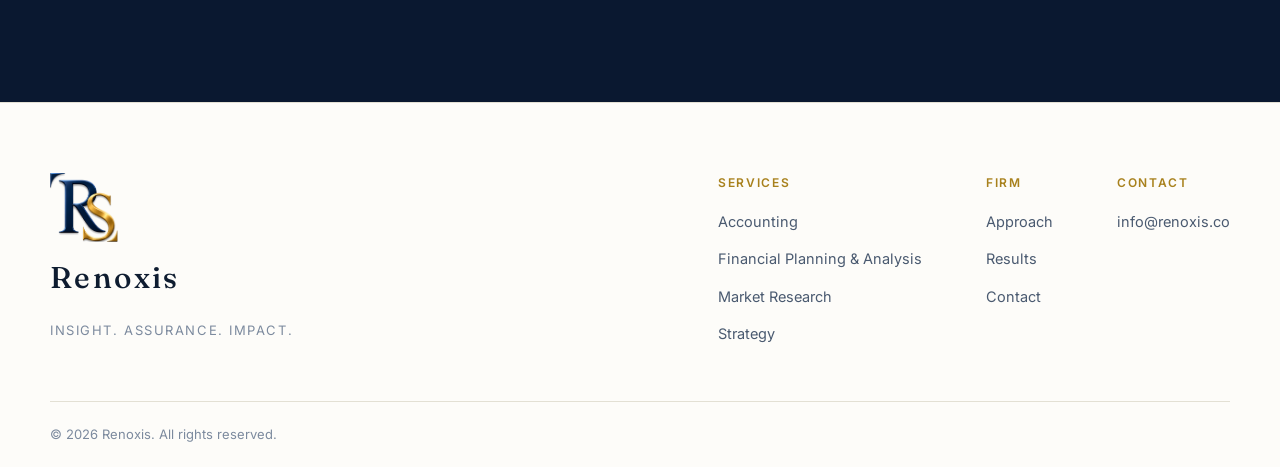
==== commit 5460c529: "Convert footer to light theme matching header, keep CTA band navy" ====
--- a/services/accounting/index.html
+++ b/services/accounting/index.html
@@ -523,8 +523,8 @@
 
 /* ============ FOOTER ============ */
 .site-footer{
-  background:var(--navy-950);
-  border-top:1px solid var(--navy-800);
+  background:var(--paper);
+  border-top:1px solid var(--line);
   padding:70px 32px 0;
 }
 .footer-inner{
@@ -539,12 +539,12 @@
 .footer-brand{display:flex; flex-direction:column; gap:12px; max-width:260px;}
 .footer-brand .brand-mark{width:68px;}
 .footer-brand{align-items:flex-start;}
-.footer-brand .brand-word{font-size:30px; color:var(--ivory);}
+.footer-brand .brand-word{font-size:30px; color:var(--ink);}
 .footer-tagline{
   font-size:13px;
   letter-spacing:0.12em;
   text-transform:uppercase;
-  color:var(--slate-500);
+  color:var(--ink-faint);
   margin-top:6px;
 }
 .footer-cols{
@@ -558,23 +558,23 @@
   font-weight:600;
   letter-spacing:0.14em;
   text-transform:uppercase;
-  color:var(--gold-500);
+  color:var(--gold-600);
   margin-bottom:4px;
 }
 .footer-col a, .footer-static{
   font-size:14.5px;
-  color:var(--slate-400);
+  color:var(--ink-soft);
   transition:color 0.2s ease;
 }
-.footer-col a:hover{color:var(--gold-300);}
+.footer-col a:hover{color:var(--gold-600);}
 .footer-col-contact .footer-static{line-height:1.6;}
 .footer-bottom{
-  border-top:1px solid var(--navy-800);
+  border-top:1px solid var(--line);
   padding:22px 0;
   max-width:var(--container);
   margin:0 auto;
   font-size:13px;
-  color:var(--slate-500);
+  color:var(--ink-faint);
 }
 
 /* ============ SERVICE DETAIL PAGES ============ */
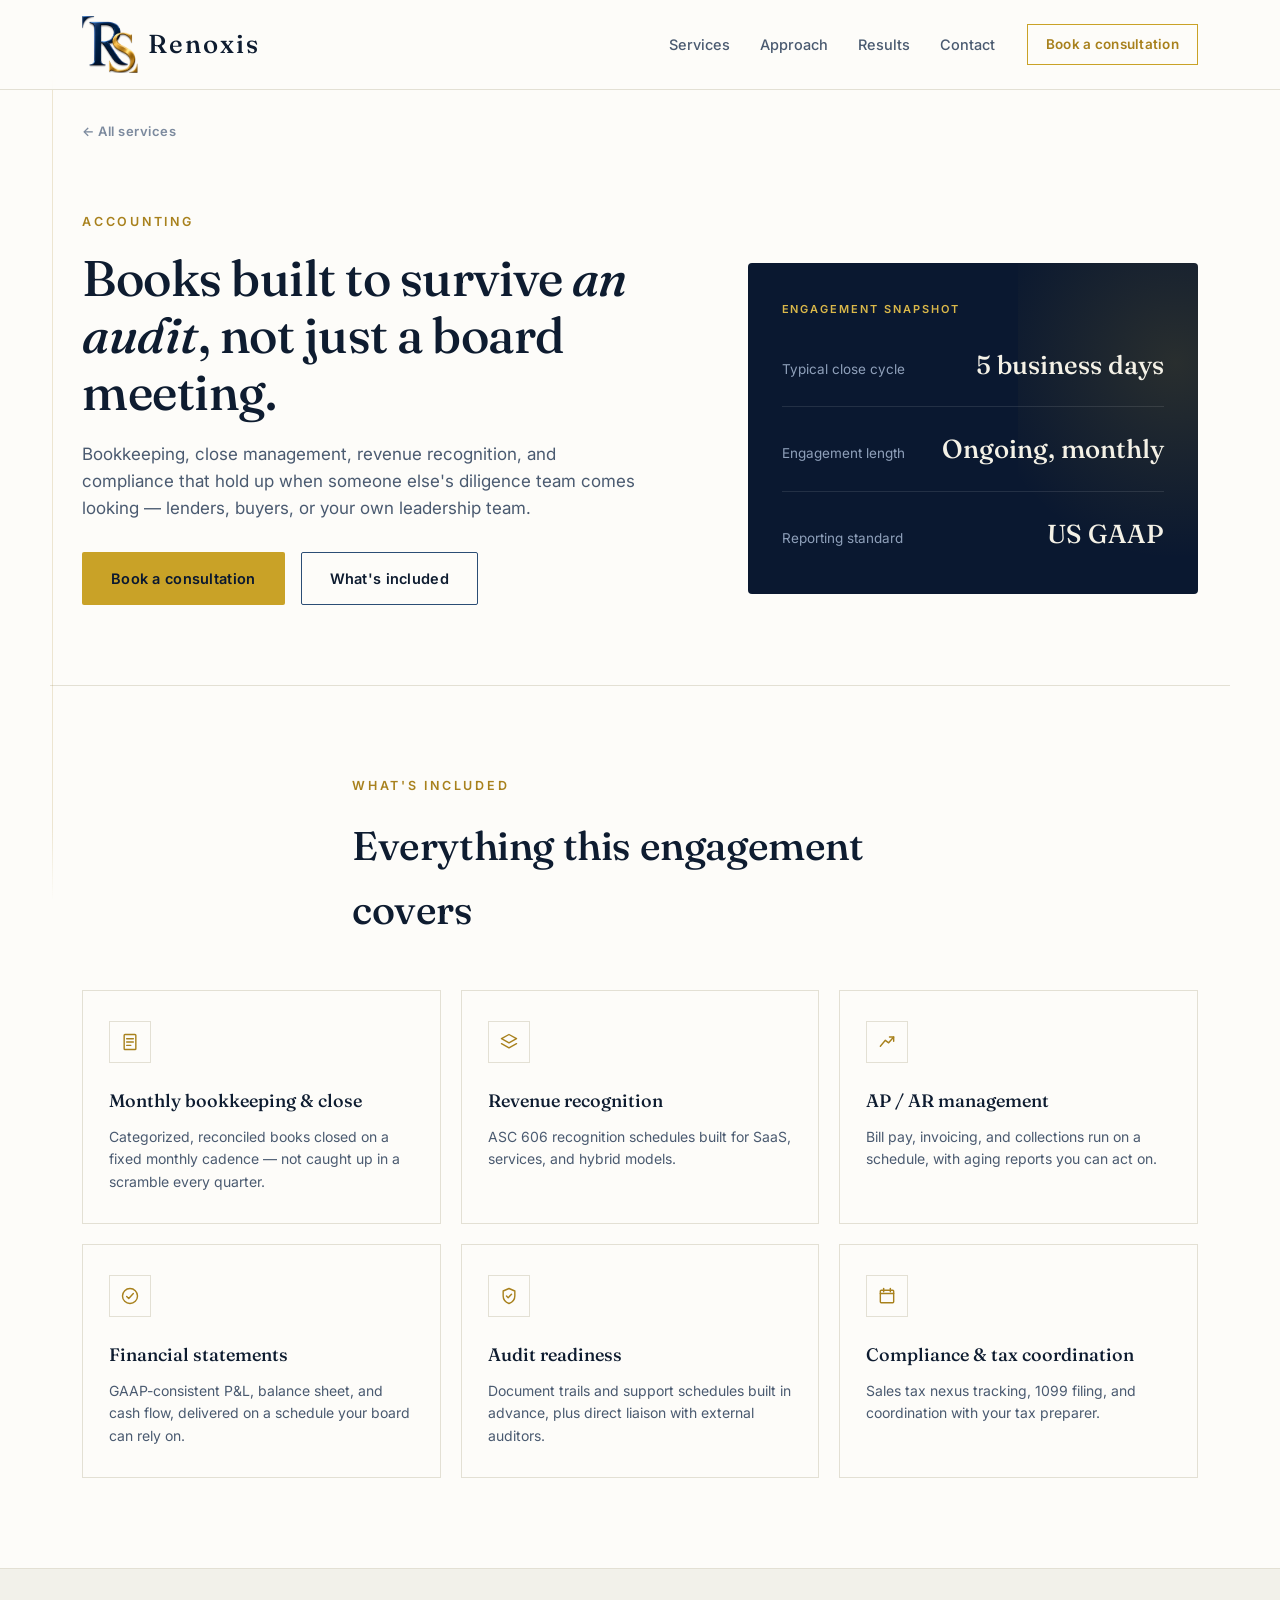
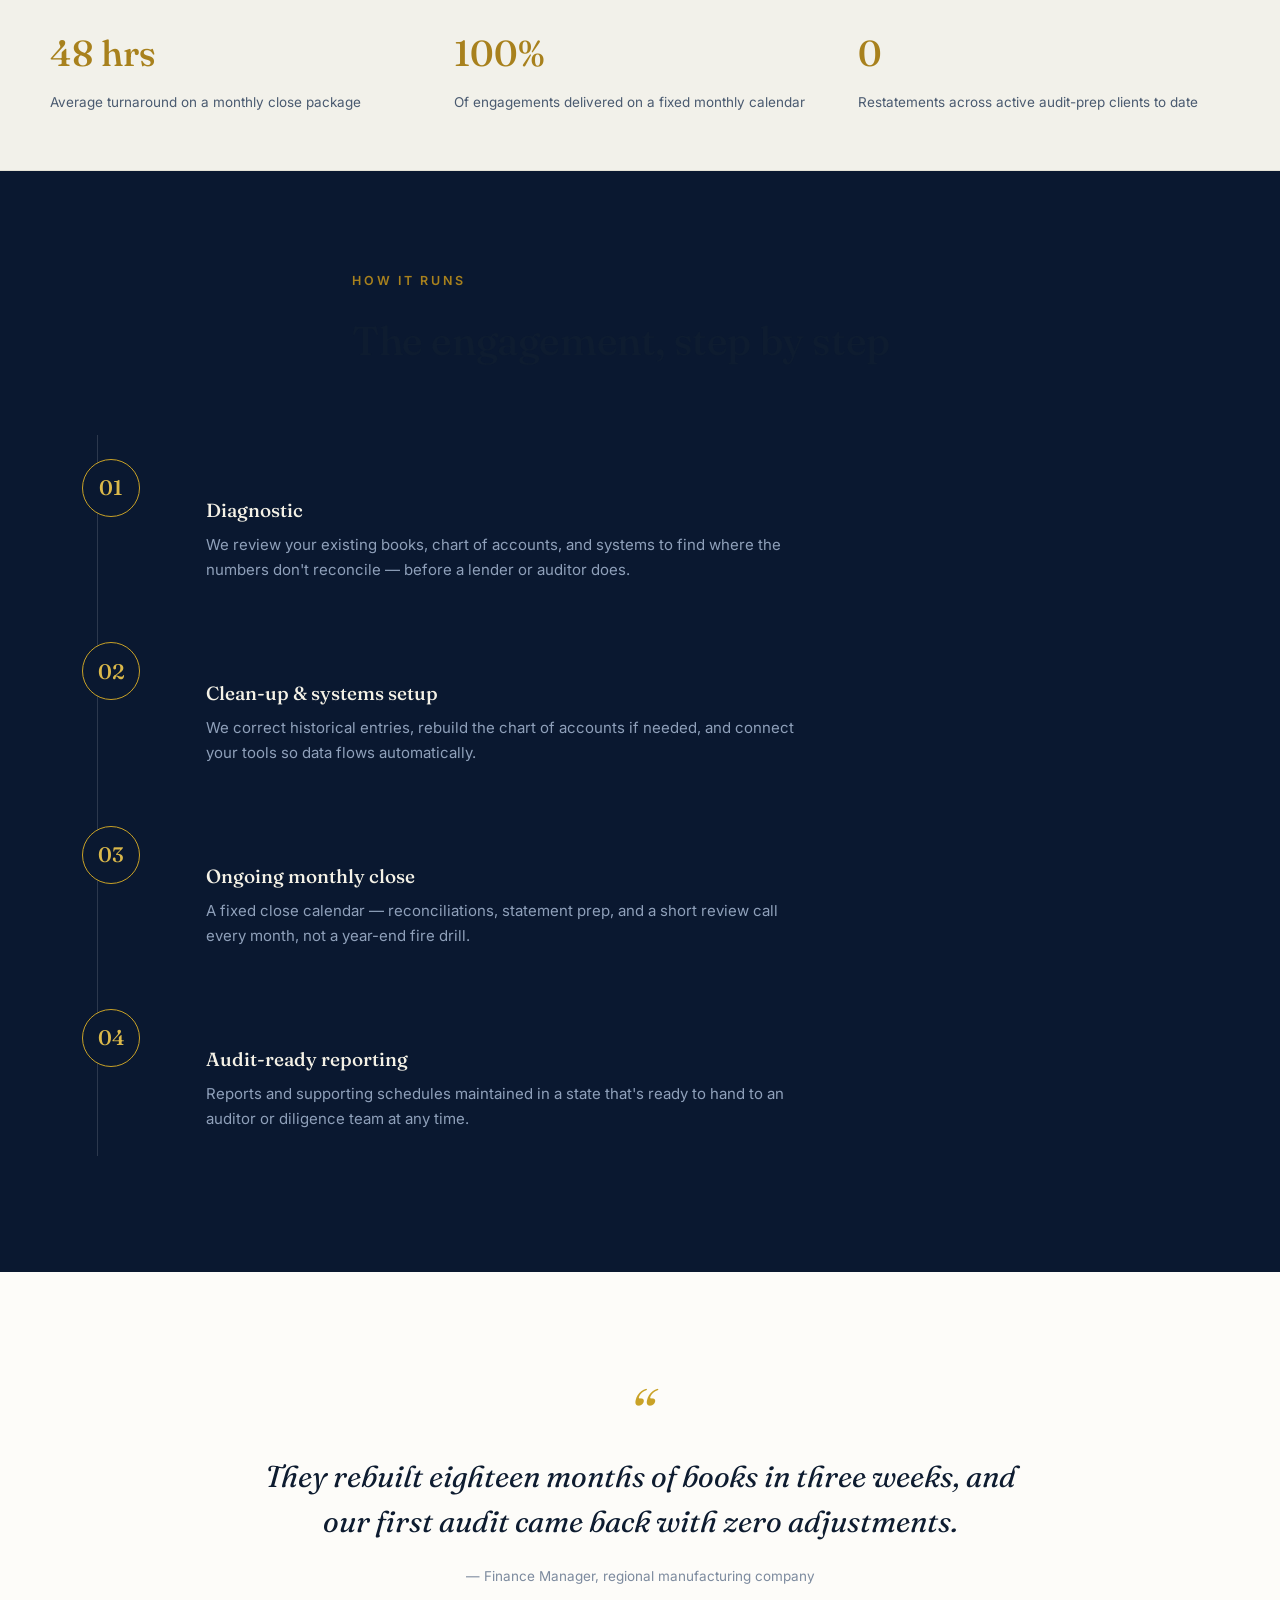
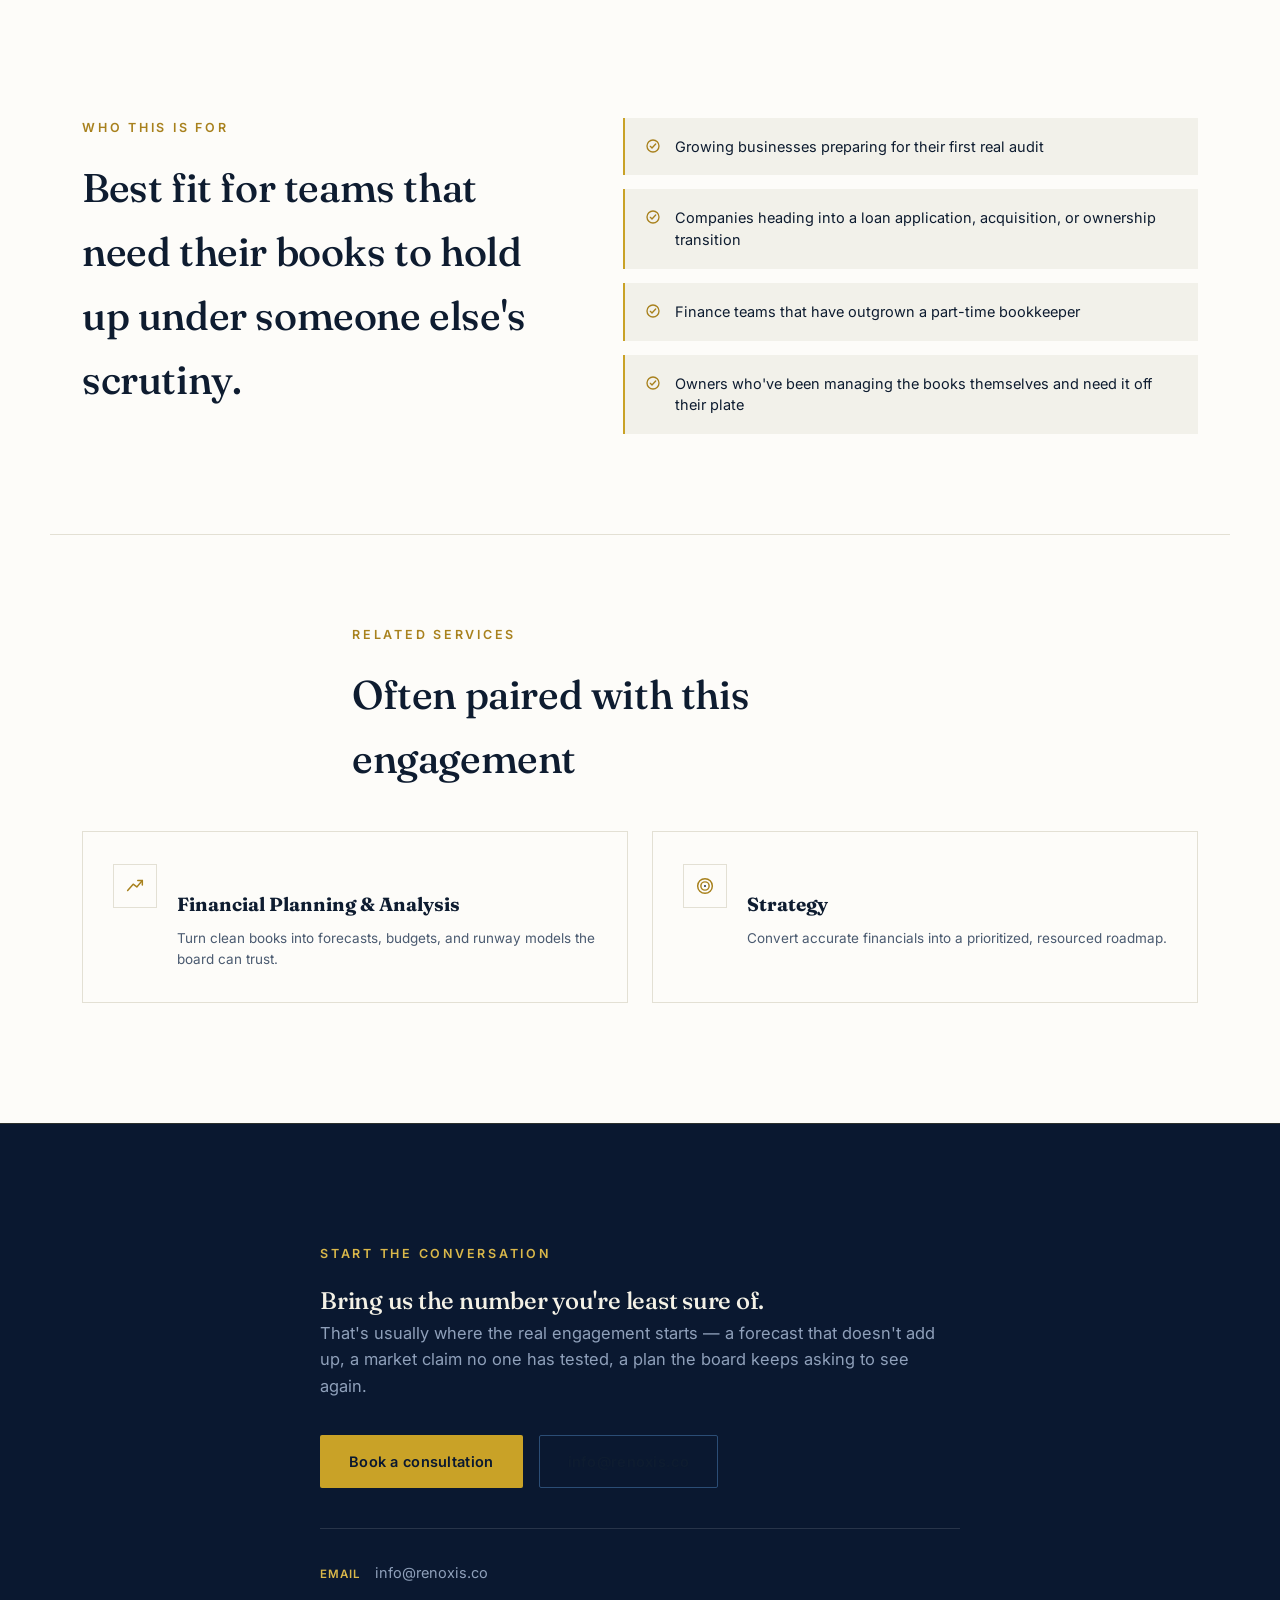
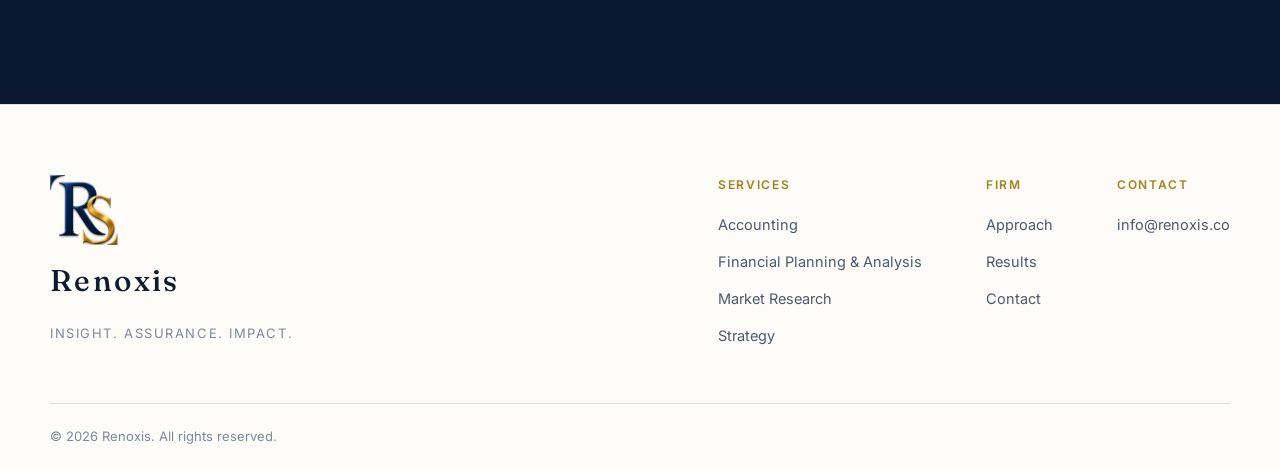
==== commit 7e540be0: "Reposition messaging from startup/founder-focused to SMB management consulting" ====
--- a/services/accounting/index.html
+++ b/services/accounting/index.html
@@ -977,7 +977,7 @@
     <div class="service-hero-inner">
       <p class="eyebrow reveal">Accounting</p>
       <h1 class="reveal">Books built to survive <em>an audit</em>, not just a board meeting.</h1>
-      <p class="hero-sub reveal">Bookkeeping, close management, revenue recognition, and compliance that hold up when someone else's diligence team comes looking — investors, acquirers, or your own board.</p>
+      <p class="hero-sub reveal">Bookkeeping, close management, revenue recognition, and compliance that hold up when someone else's diligence team comes looking — lenders, buyers, or your own leadership team.</p>
       <div class="hero-actions reveal">
         <a href="../../index.html#contact" class="btn btn-primary">Book a consultation</a>
         <a href="#included" class="btn btn-ghost">What's included</a>
@@ -1068,7 +1068,7 @@
           <span class="step-num">01</span>
           <div>
             <h4>Diagnostic</h4>
-            <p>We review your existing books, chart of accounts, and systems to find where the numbers don't reconcile — before an investor or auditor does.</p>
+            <p>We review your existing books, chart of accounts, and systems to find where the numbers don't reconcile — before a lender or auditor does.</p>
           </div>
         </div>
         <div class="process-step reveal">
@@ -1098,7 +1098,7 @@
   <section class="pull-quote reveal">
     <p class="mark">&ldquo;</p>
     <p>They rebuilt eighteen months of books in three weeks, and our first audit came back with zero adjustments.</p>
-    <footer>&mdash; Finance Lead, Series A SaaS company</footer>
+    <footer>&mdash; Finance Manager, regional manufacturing company</footer>
   </section>
 
   <section class="who-section">
@@ -1109,11 +1109,11 @@
     <div class="who-chips">
           <div class="who-chip reveal">
             <svg viewBox="0 0 24 24" fill="none" stroke-linecap="round" stroke-linejoin="round"><circle cx="12" cy="12" r="9"/><path d="M8 12.5l2.5 2.5 5.5-6"/></svg>
-            <span>Seed-to-Series B startups preparing for their first real audit</span>
+            <span>Growing businesses preparing for their first real audit</span>
           </div>
           <div class="who-chip reveal">
             <svg viewBox="0 0 24 24" fill="none" stroke-linecap="round" stroke-linejoin="round"><circle cx="12" cy="12" r="9"/><path d="M8 12.5l2.5 2.5 5.5-6"/></svg>
-            <span>Companies heading into fundraising or M&A due diligence</span>
+            <span>Companies heading into a loan application, acquisition, or ownership transition</span>
           </div>
           <div class="who-chip reveal">
             <svg viewBox="0 0 24 24" fill="none" stroke-linecap="round" stroke-linejoin="round"><circle cx="12" cy="12" r="9"/><path d="M8 12.5l2.5 2.5 5.5-6"/></svg>
@@ -1121,7 +1121,7 @@
           </div>
           <div class="who-chip reveal">
             <svg viewBox="0 0 24 24" fill="none" stroke-linecap="round" stroke-linejoin="round"><circle cx="12" cy="12" r="9"/><path d="M8 12.5l2.5 2.5 5.5-6"/></svg>
-            <span>Founders who've been managing the books themselves and need it off their plate</span>
+            <span>Owners who've been managing the books themselves and need it off their plate</span>
           </div>
     </div>
   </section>
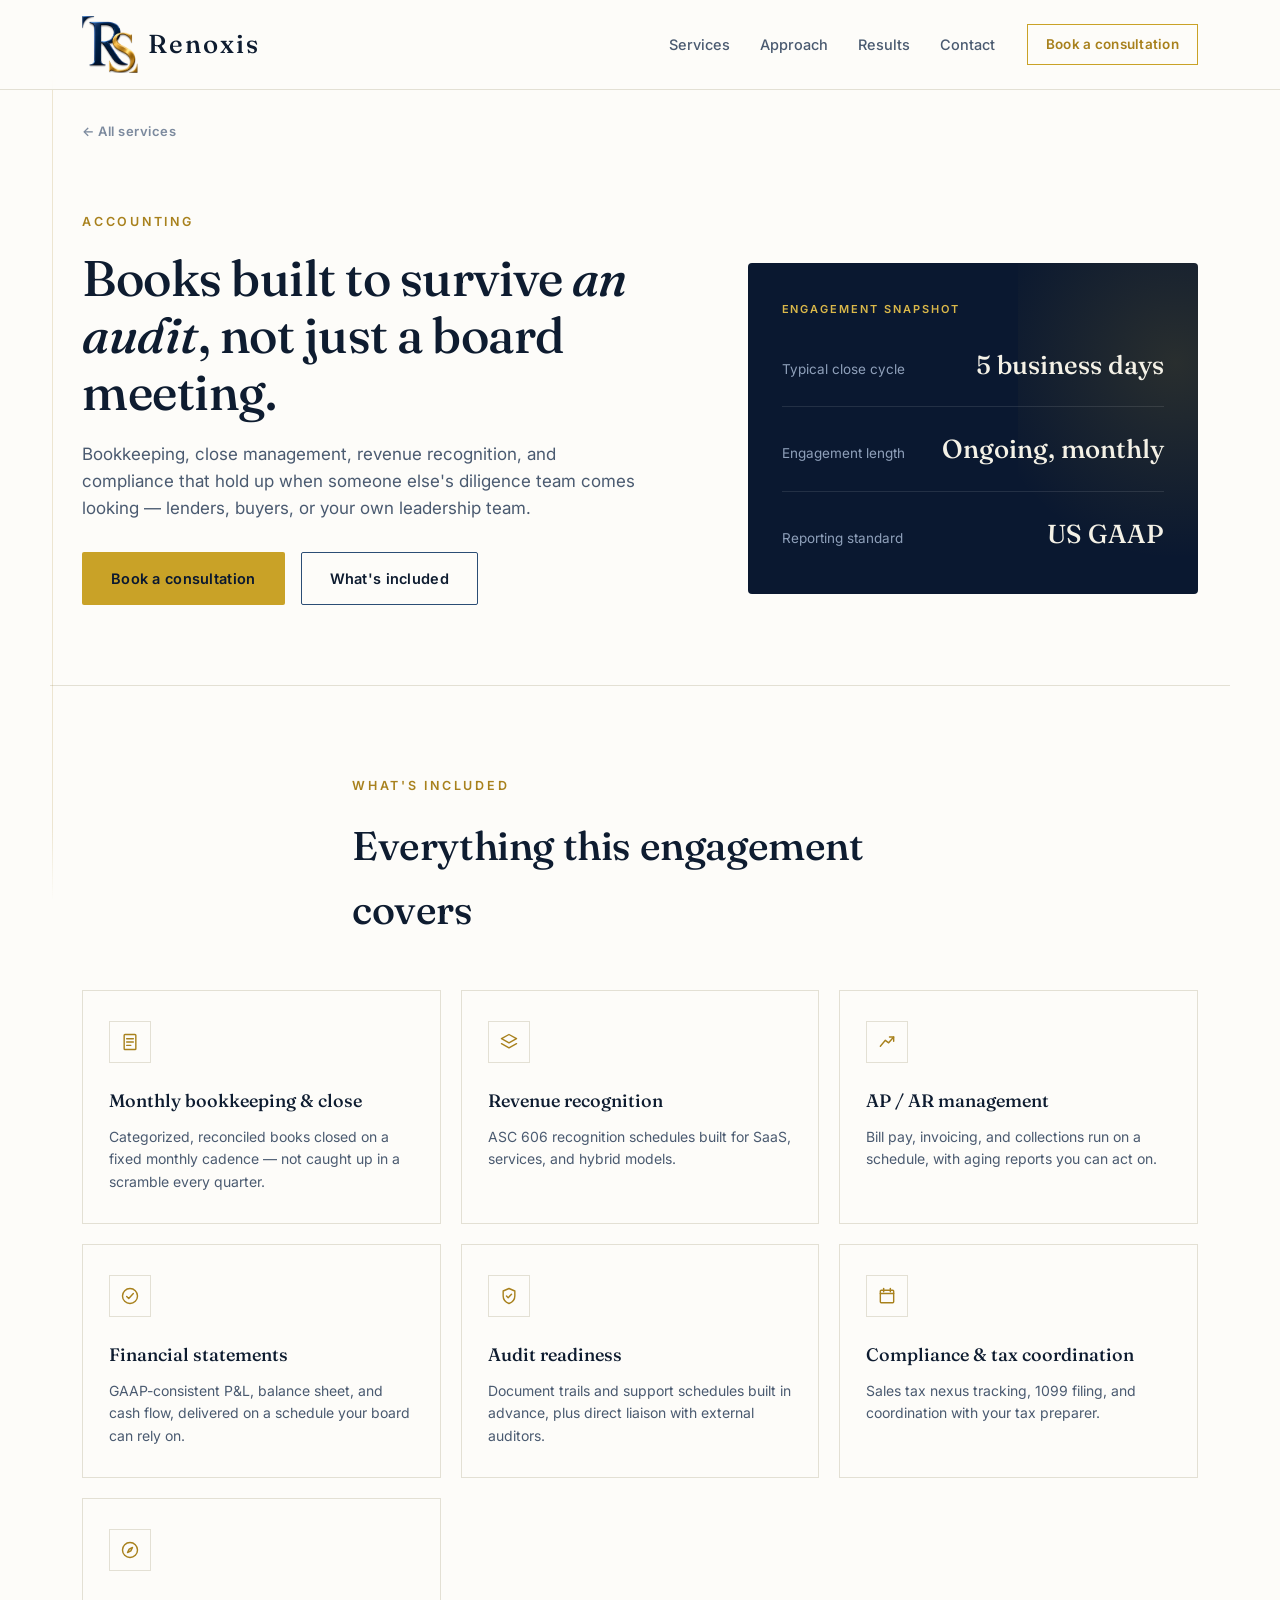
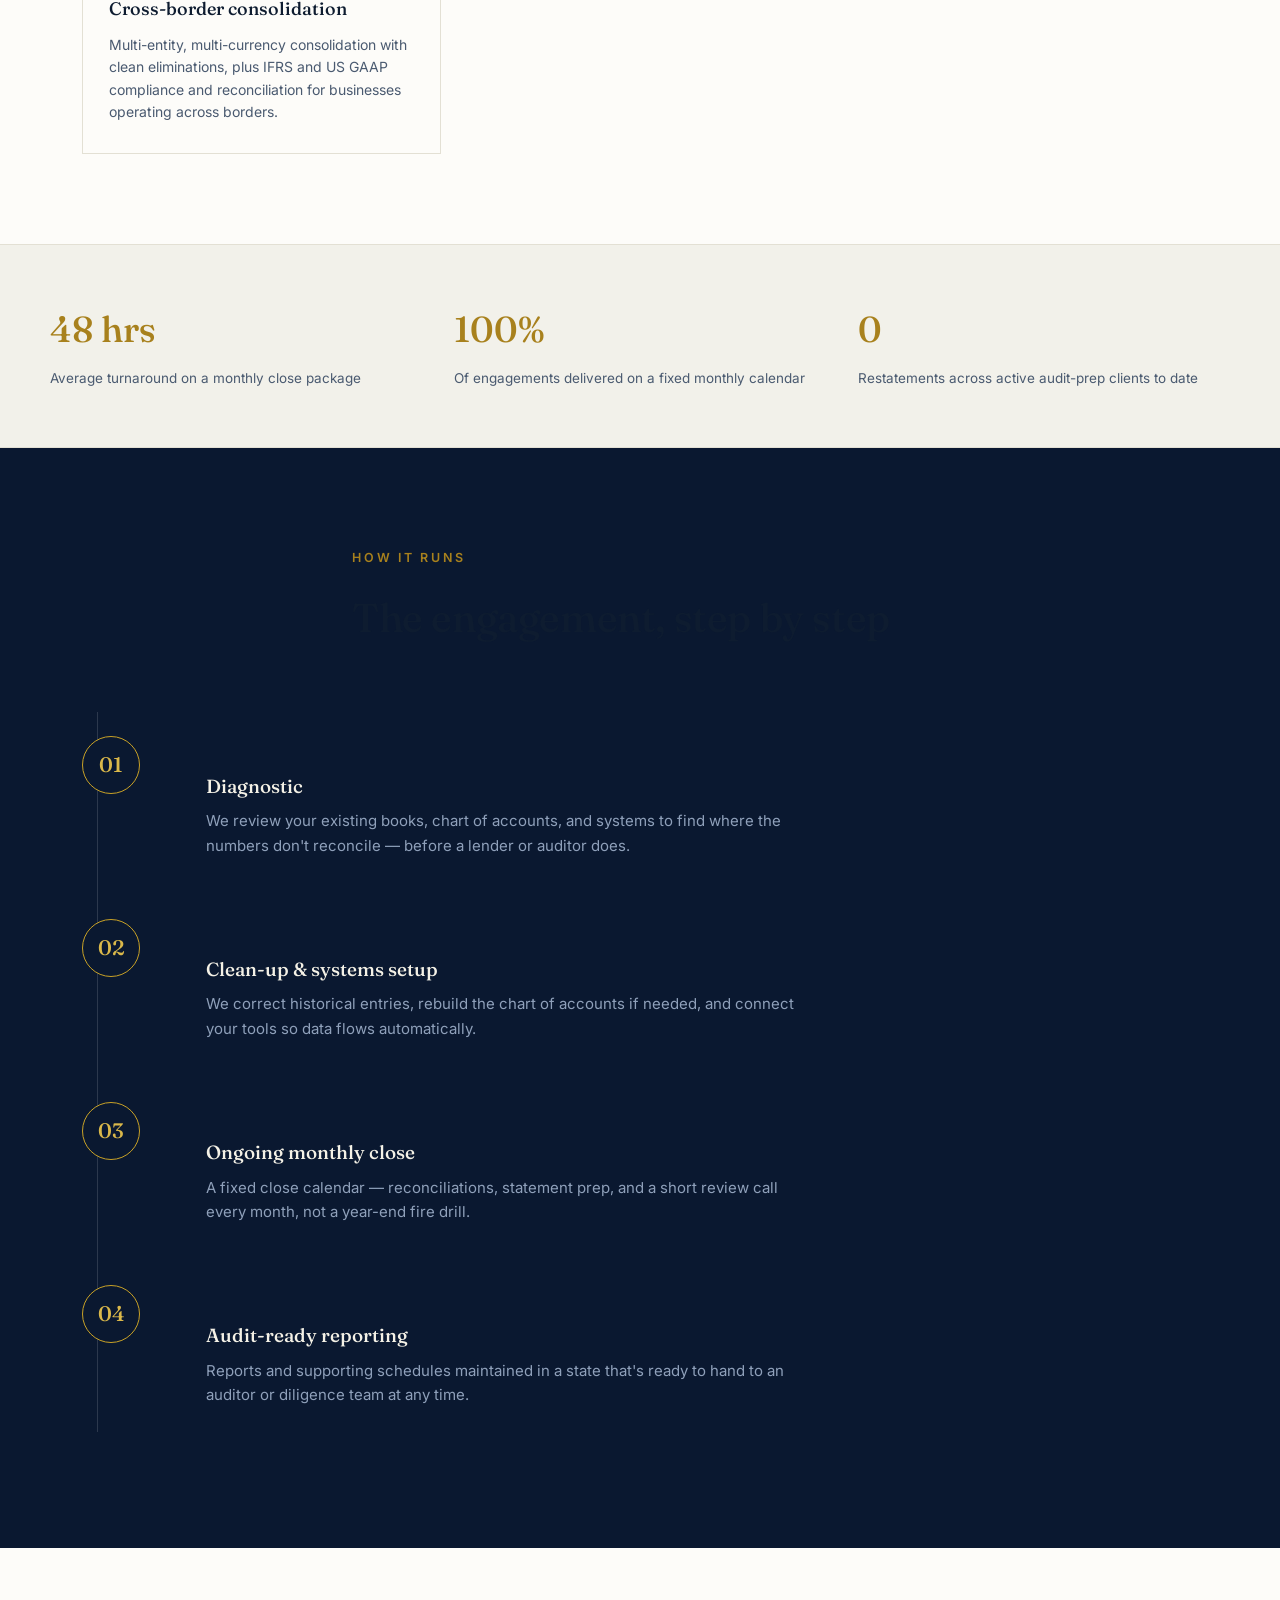
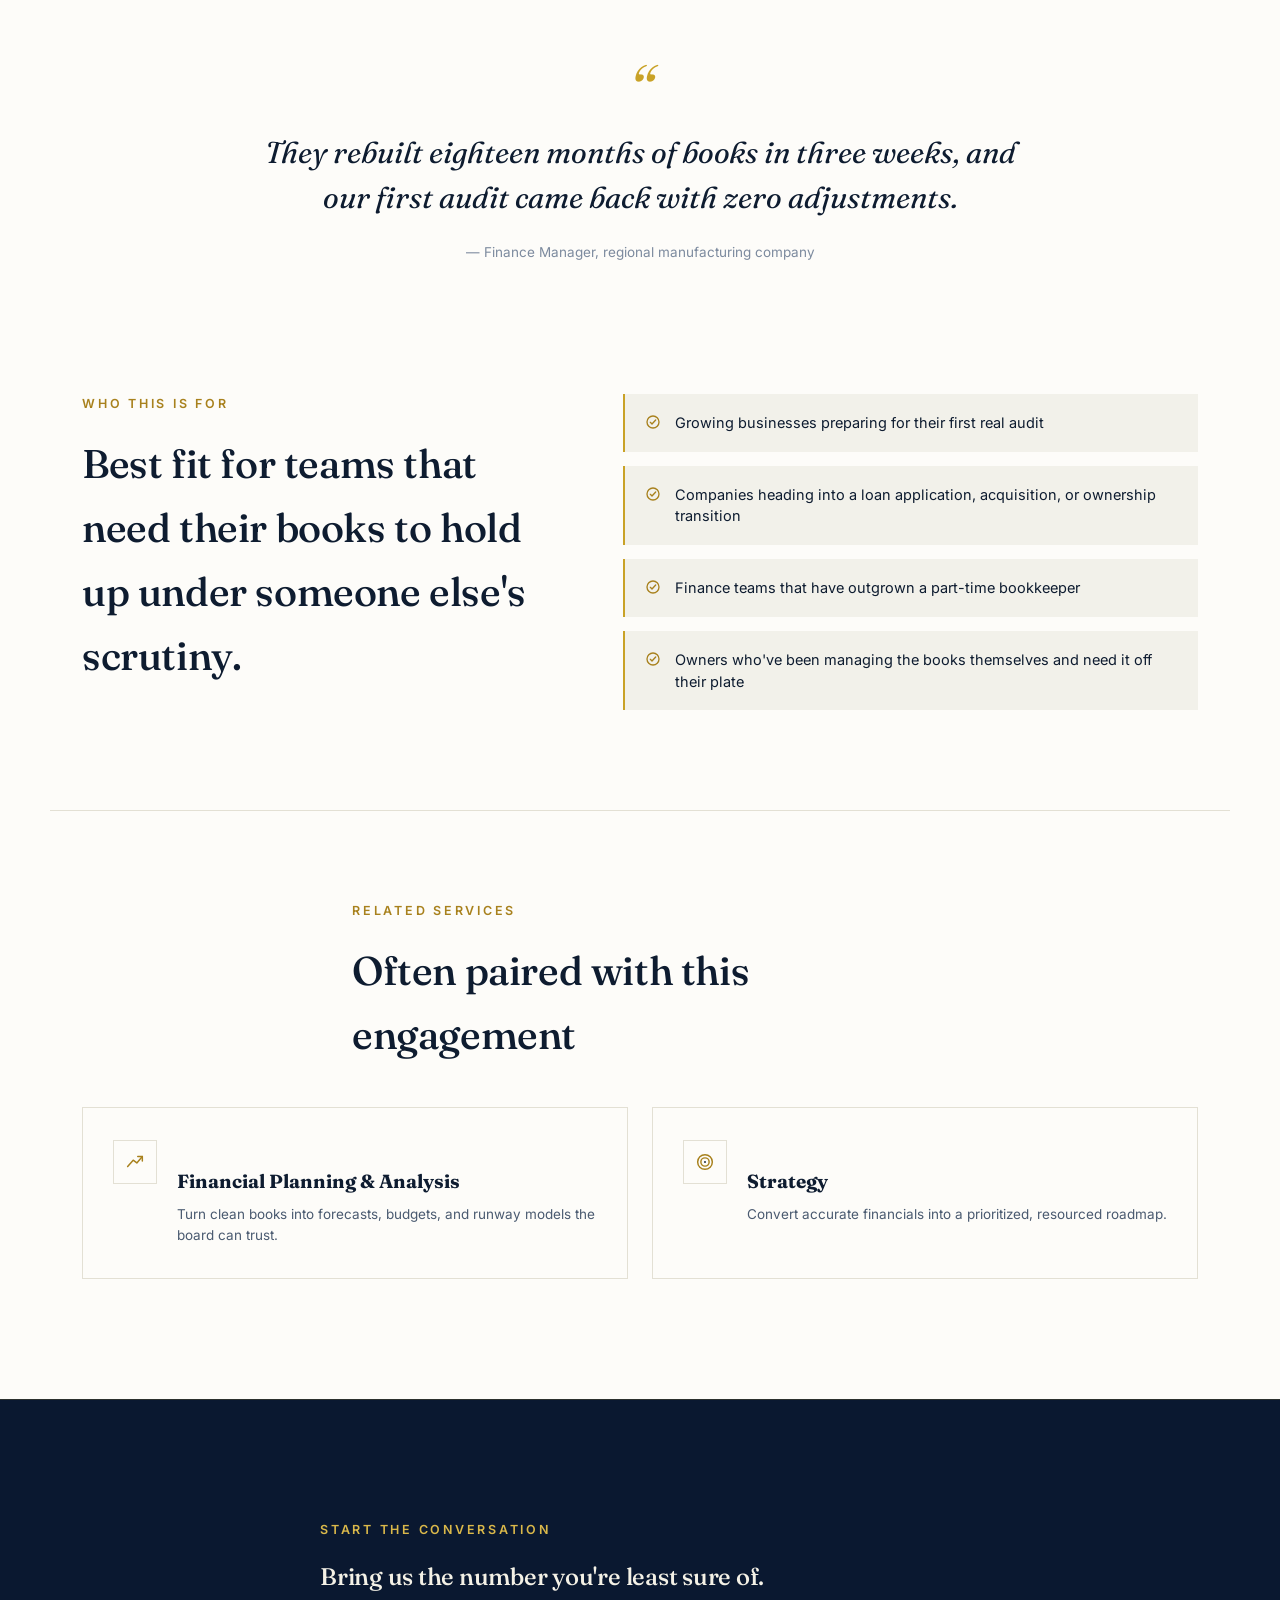
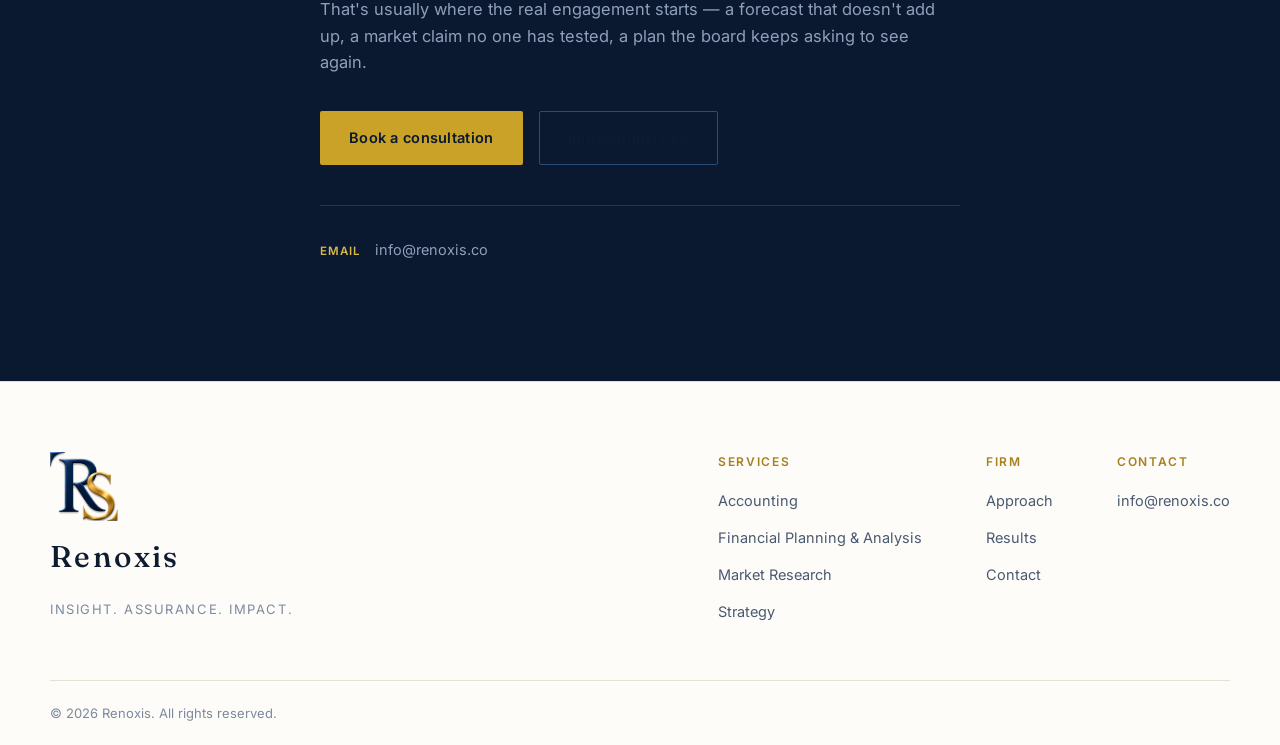
==== commit d0a11edf: "Add cross-border consolidation/IFRS-GAAP compliance (Accounting) and business expansion planning (St" ====
--- a/services/accounting/index.html
+++ b/services/accounting/index.html
@@ -1038,6 +1038,11 @@
           <h4>Compliance & tax coordination</h4>
           <p>Sales tax nexus tracking, 1099 filing, and coordination with your tax preparer.</p>
         </div>
+        <div class="include-item reveal">
+          <div class="icon-wrap"><svg viewBox="0 0 24 24" fill="none" stroke-linecap="round" stroke-linejoin="round"><circle cx="12" cy="12" r="9"/><polygon points="15,9 13,13 9,15 11,11"/></svg></div>
+          <h4>Cross-border consolidation</h4>
+          <p>Multi-entity, multi-currency consolidation with clean eliminations, plus IFRS and US GAAP compliance and reconciliation for businesses operating across borders.</p>
+        </div>
     </div>
   </section>
 
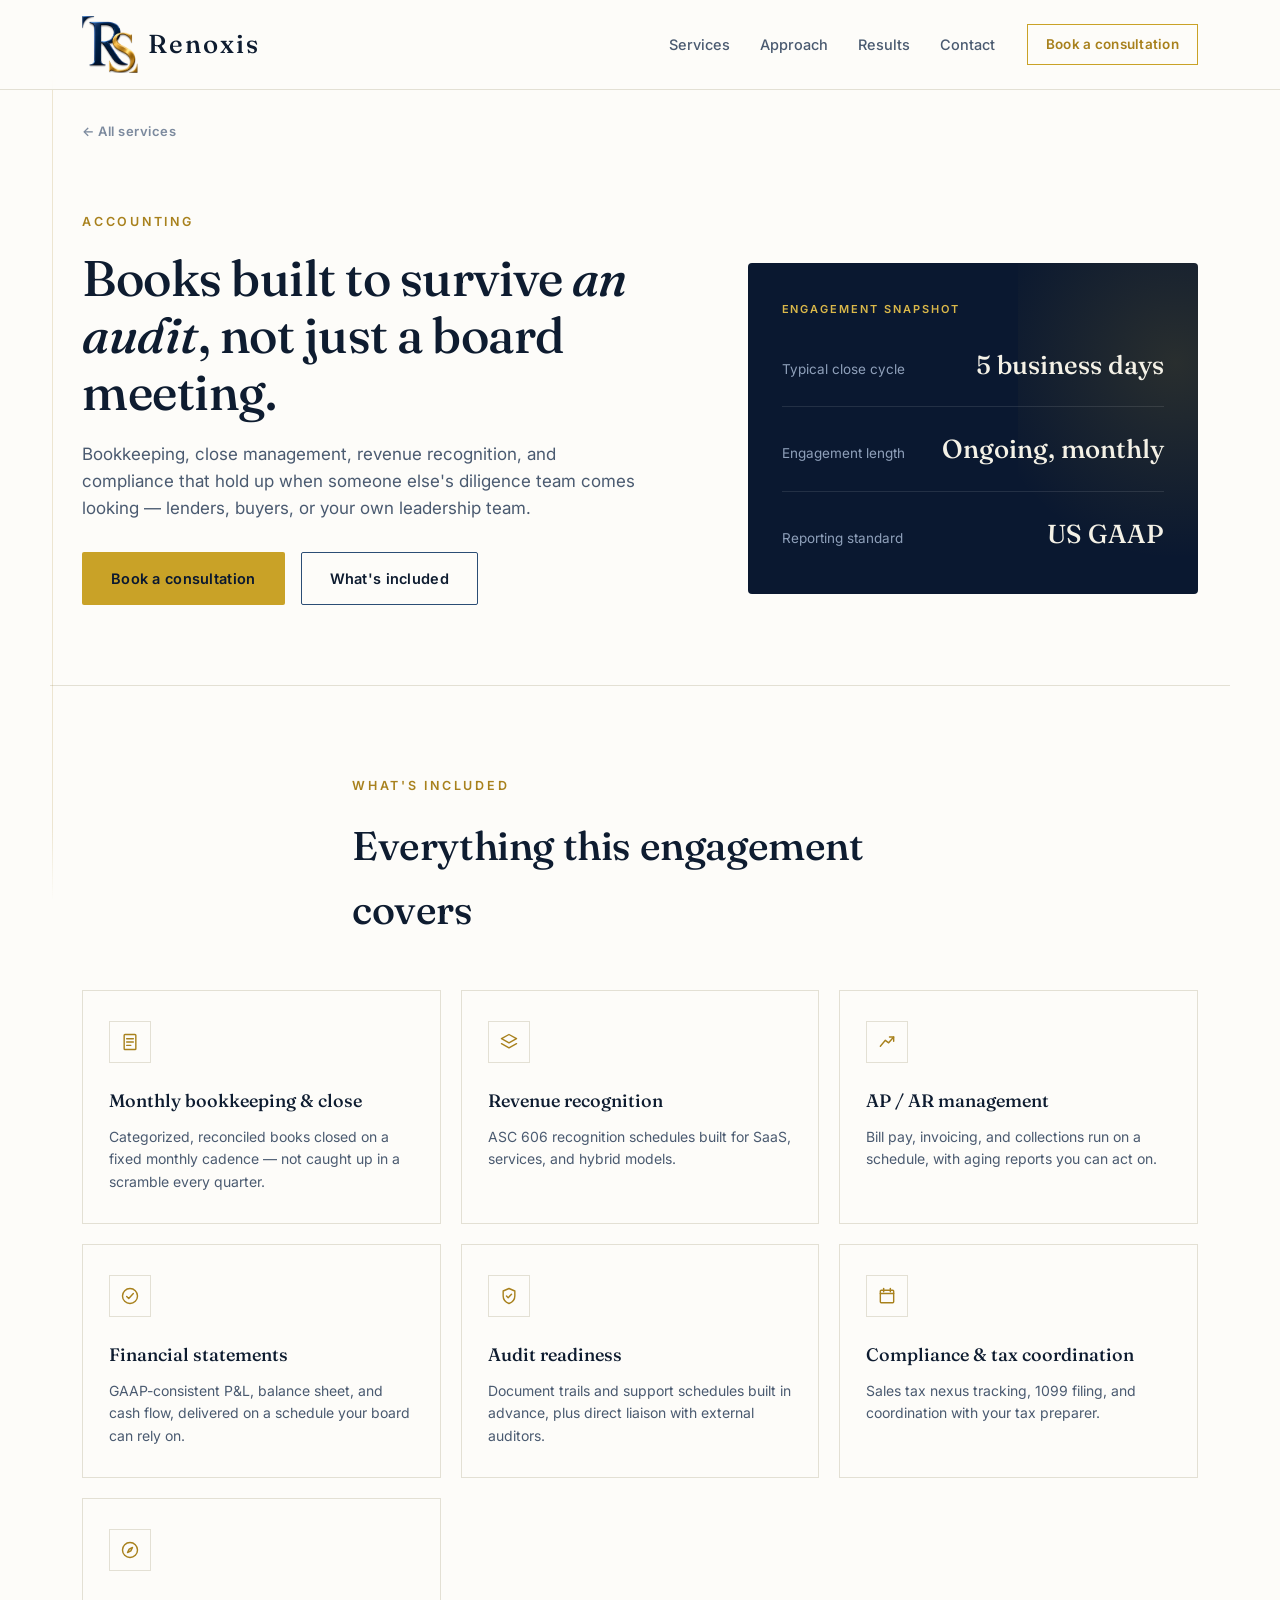
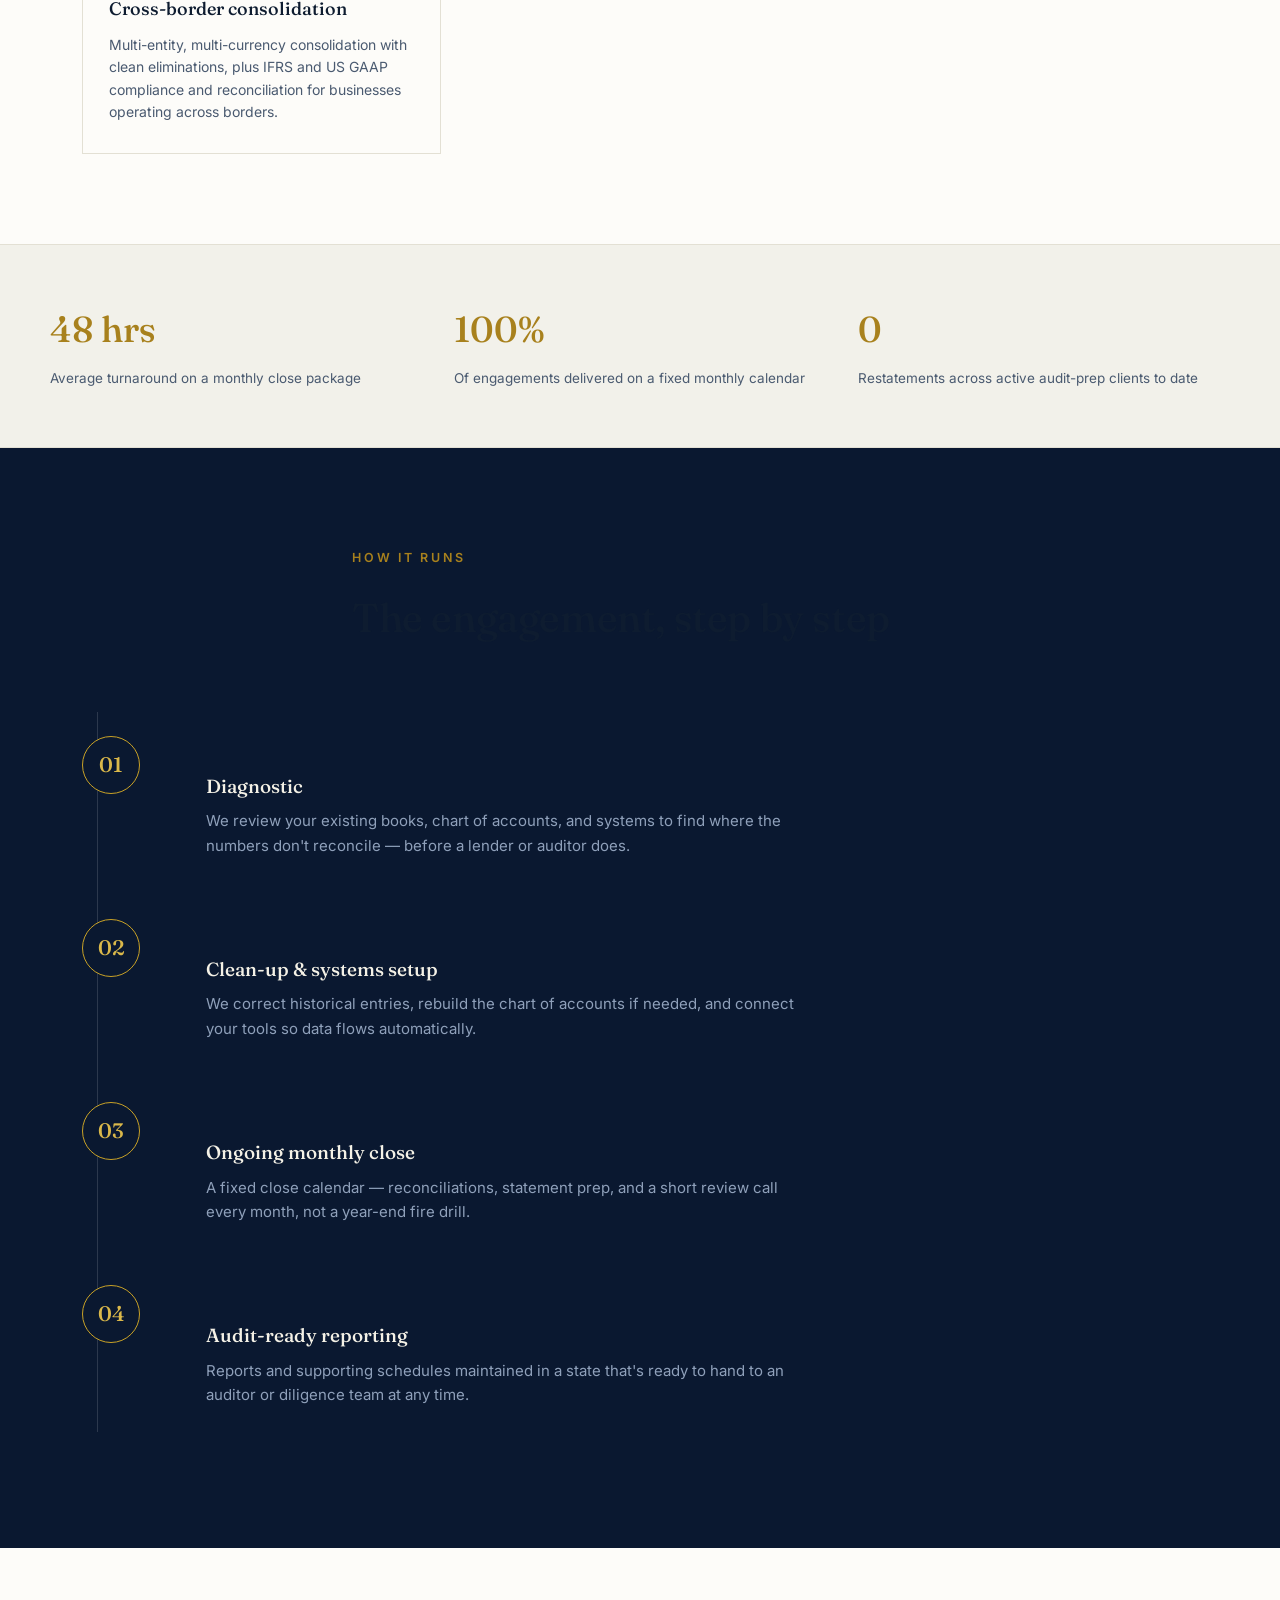
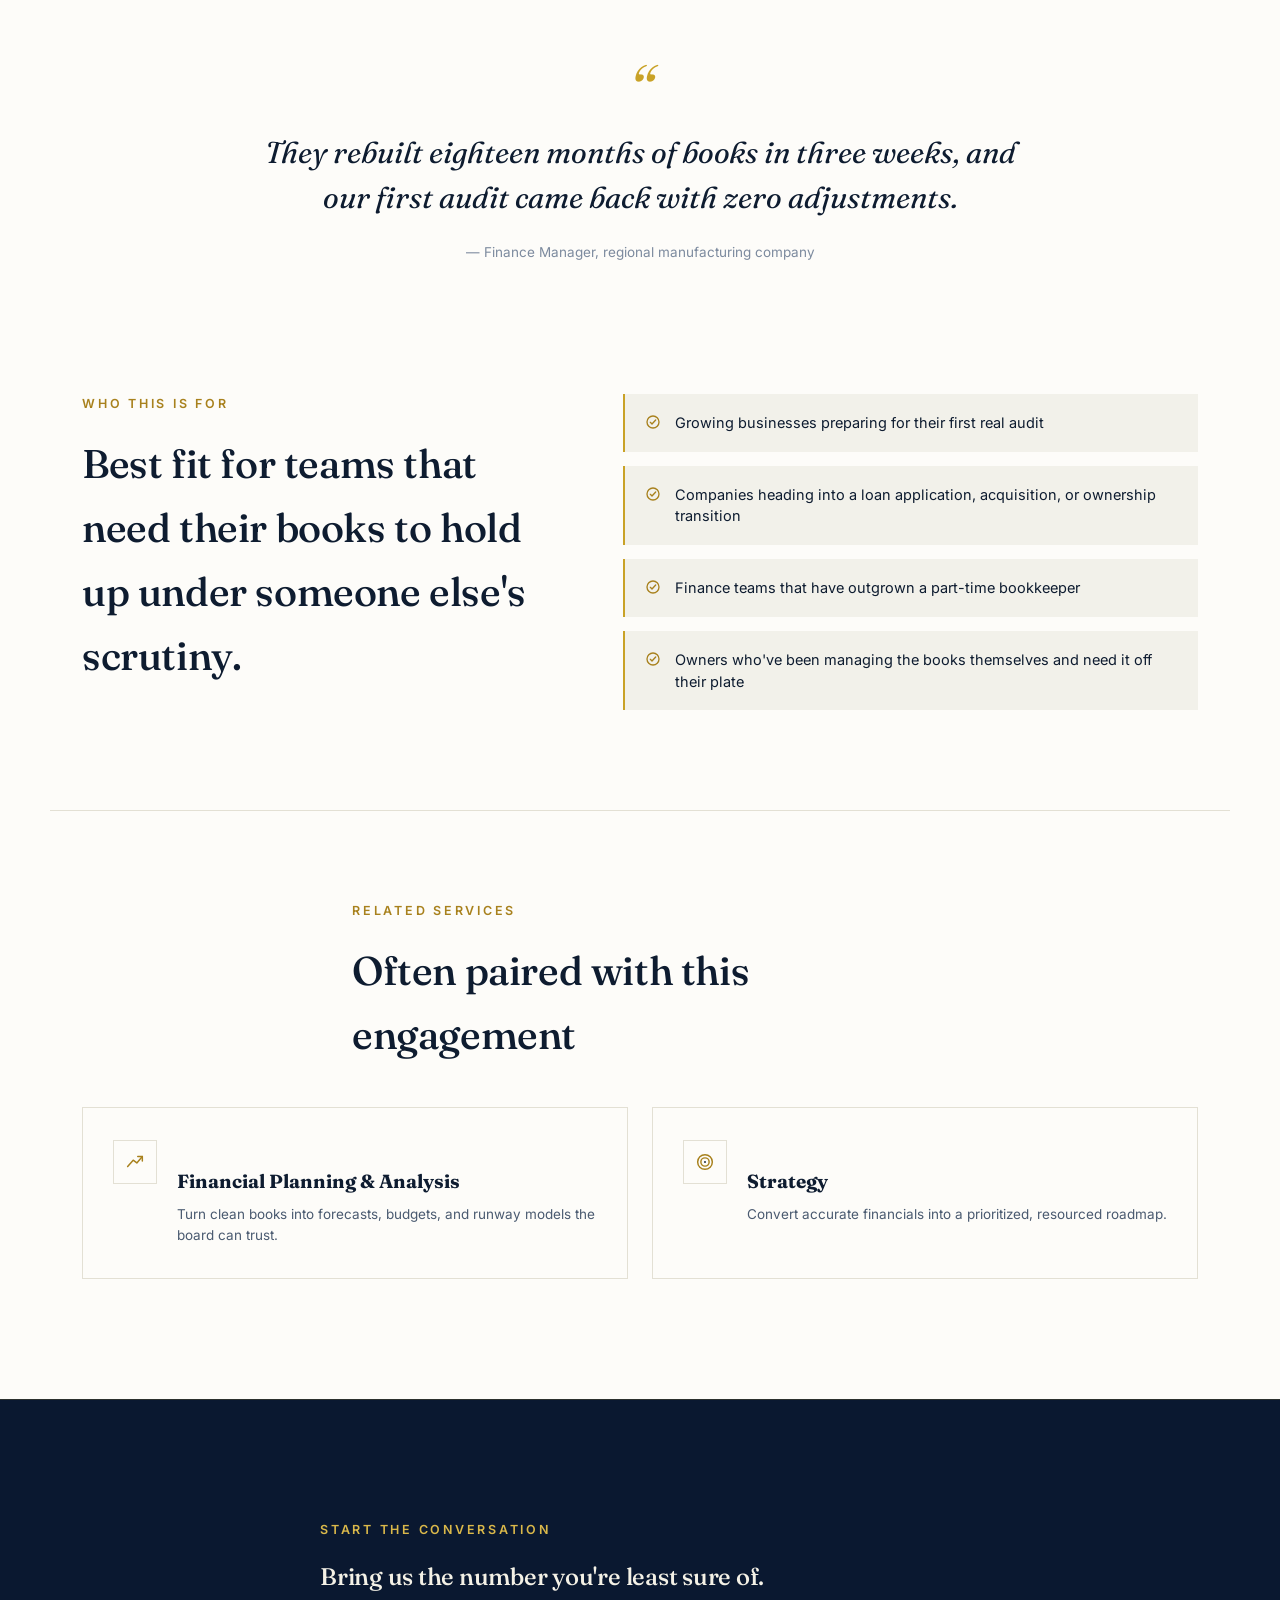
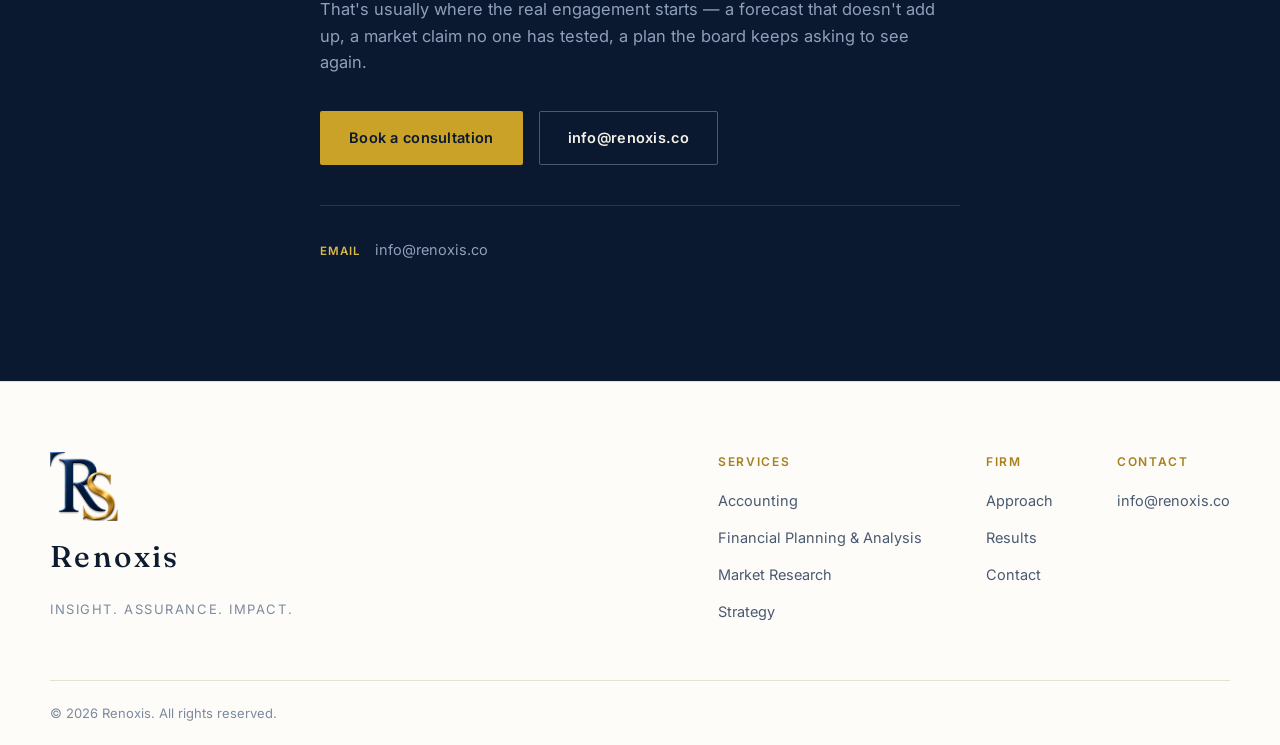
==== commit 1937ac1c: "Fix contrast bug: ghost button text invisible on dark CTA band background" ====
--- a/services/accounting/index.html
+++ b/services/accounting/index.html
@@ -212,6 +212,11 @@
   color:var(--ink);
 }
 .btn-ghost:hover{border-color:var(--gold-500); color:var(--gold-600);}
+.cta-band .btn-ghost{
+  border-color:rgba(255,255,255,0.28);
+  color:var(--ivory);
+}
+.cta-band .btn-ghost:hover{border-color:var(--gold-400); color:var(--gold-300);}
 
 /* ledger signature strip */
 .ledger{margin-top:88px;}
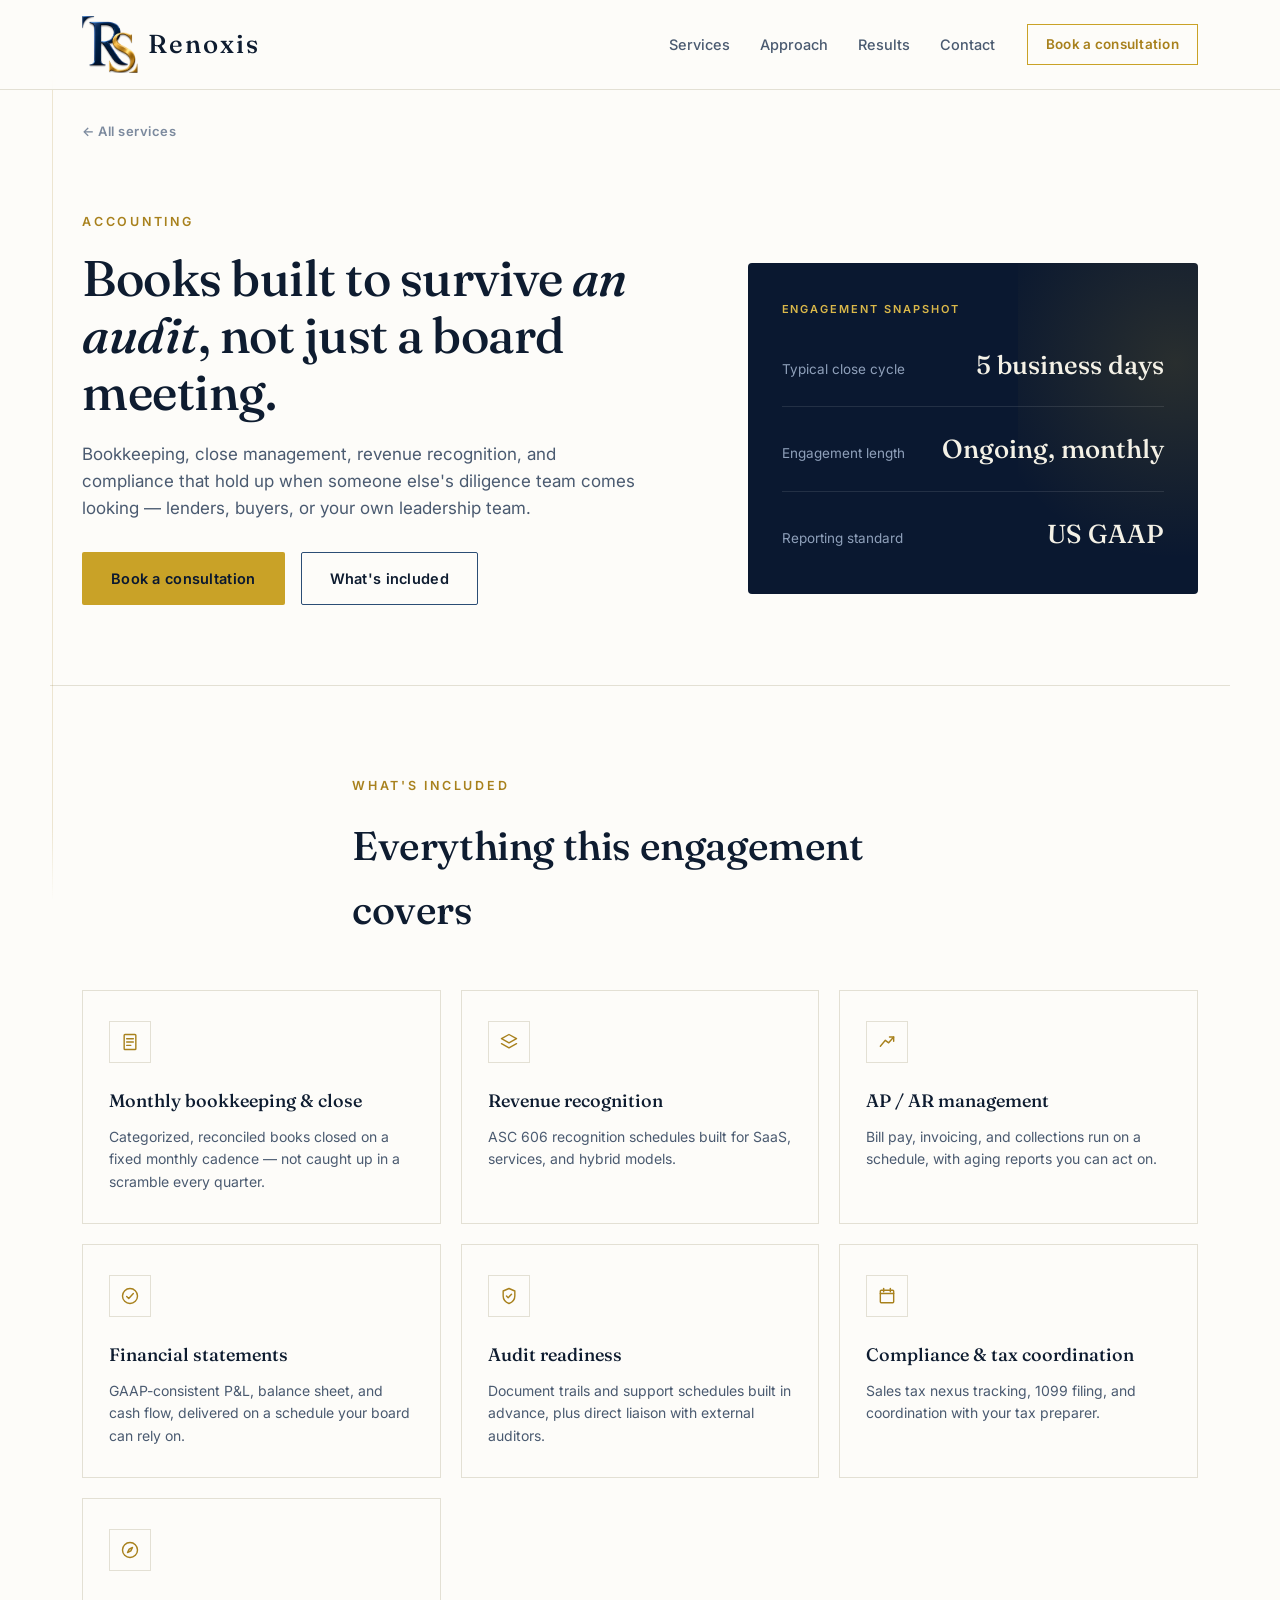
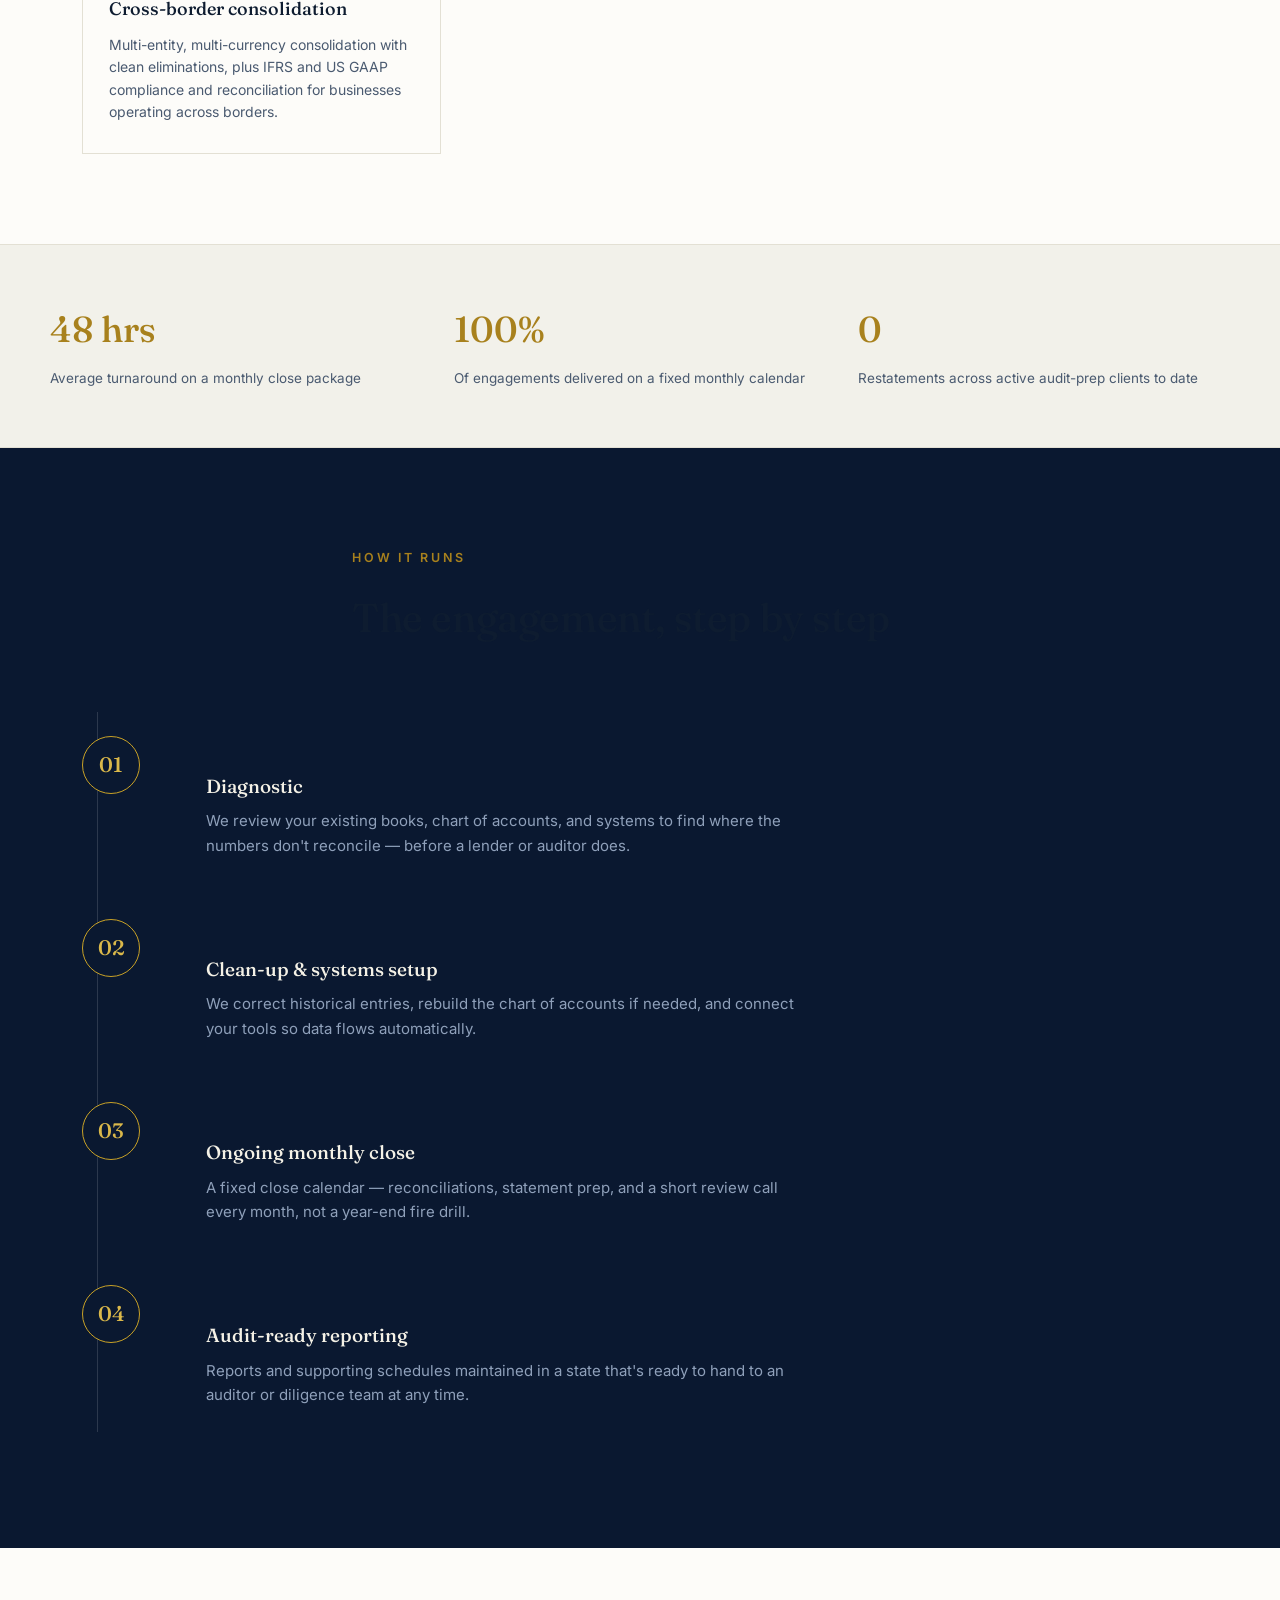
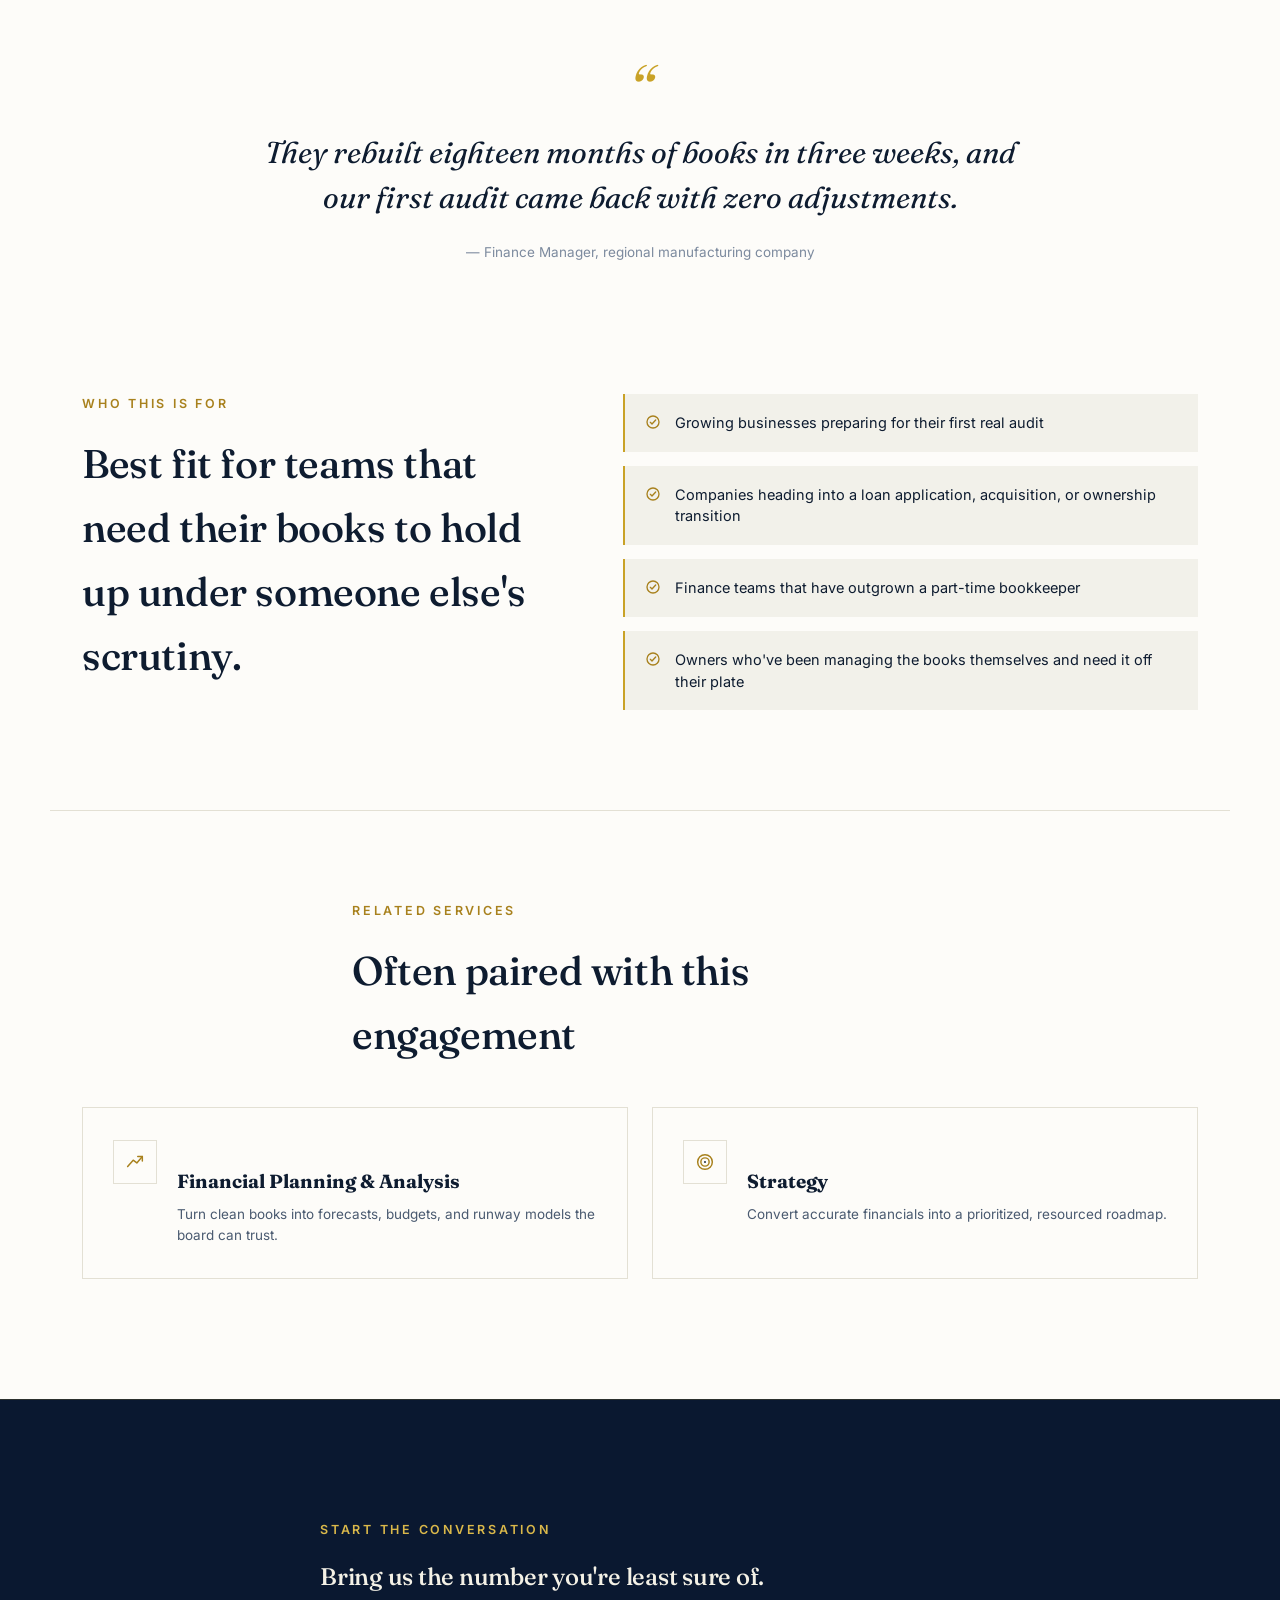
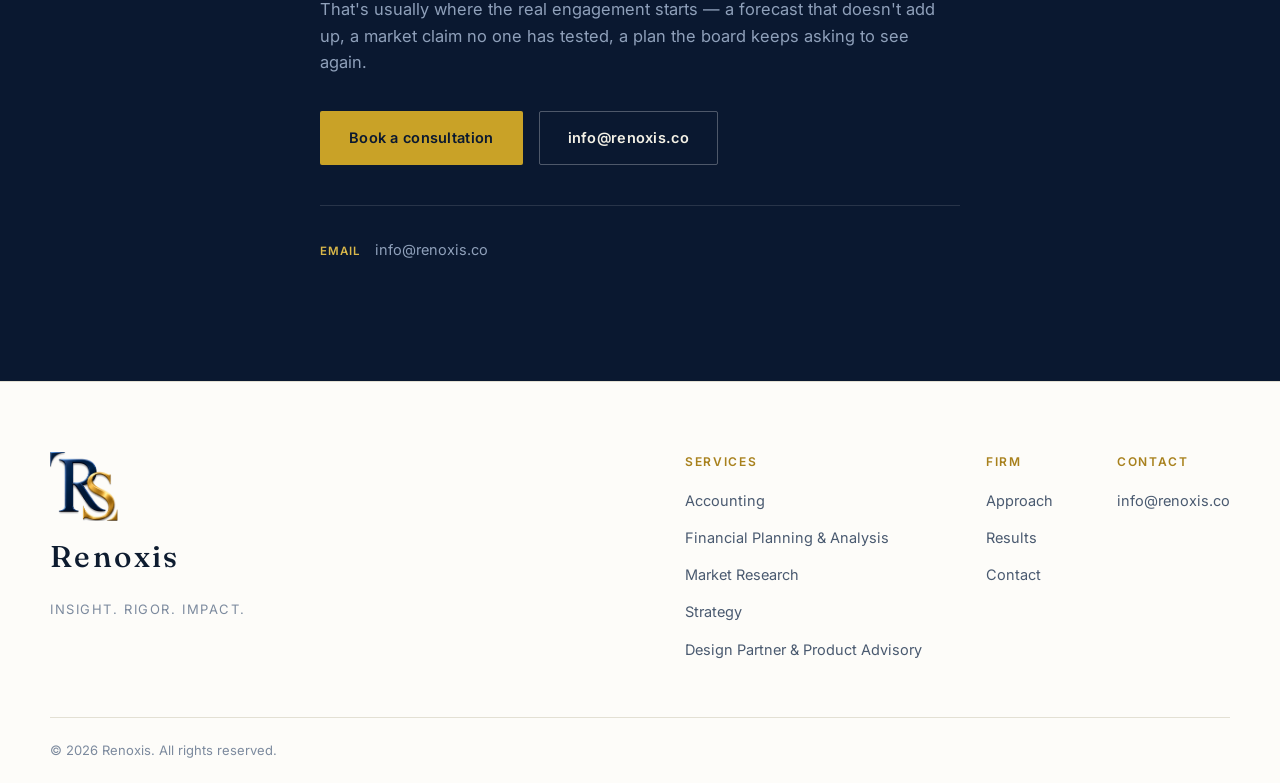
==== commit 5714d7c0: "Add Design Partner & Product Advisory service; remove Assurance references and engagement-count stat" ====
--- a/services/accounting/index.html
+++ b/services/accounting/index.html
@@ -1184,7 +1184,7 @@
     <div class="footer-brand">
       <img class="brand-mark" src="[data-uri]" alt="" />
       <span class="brand-word">Renoxis</span>
-      <p class="footer-tagline">Insight. Assurance. Impact.</p>
+      <p class="footer-tagline">Insight. Rigor. Impact.</p>
     </div>
     <div class="footer-cols">
       <div class="footer-col">
@@ -1193,6 +1193,7 @@
         <a href="../financial-planning-analysis/">Financial Planning &amp; Analysis</a>
         <a href="../market-research/">Market Research</a>
         <a href="../strategy/">Strategy</a>
+        <a href="../design-partner-product-advisory/">Design Partner &amp; Product Advisory</a>
       </div>
       <div class="footer-col">
         <span class="footer-heading">Firm</span>
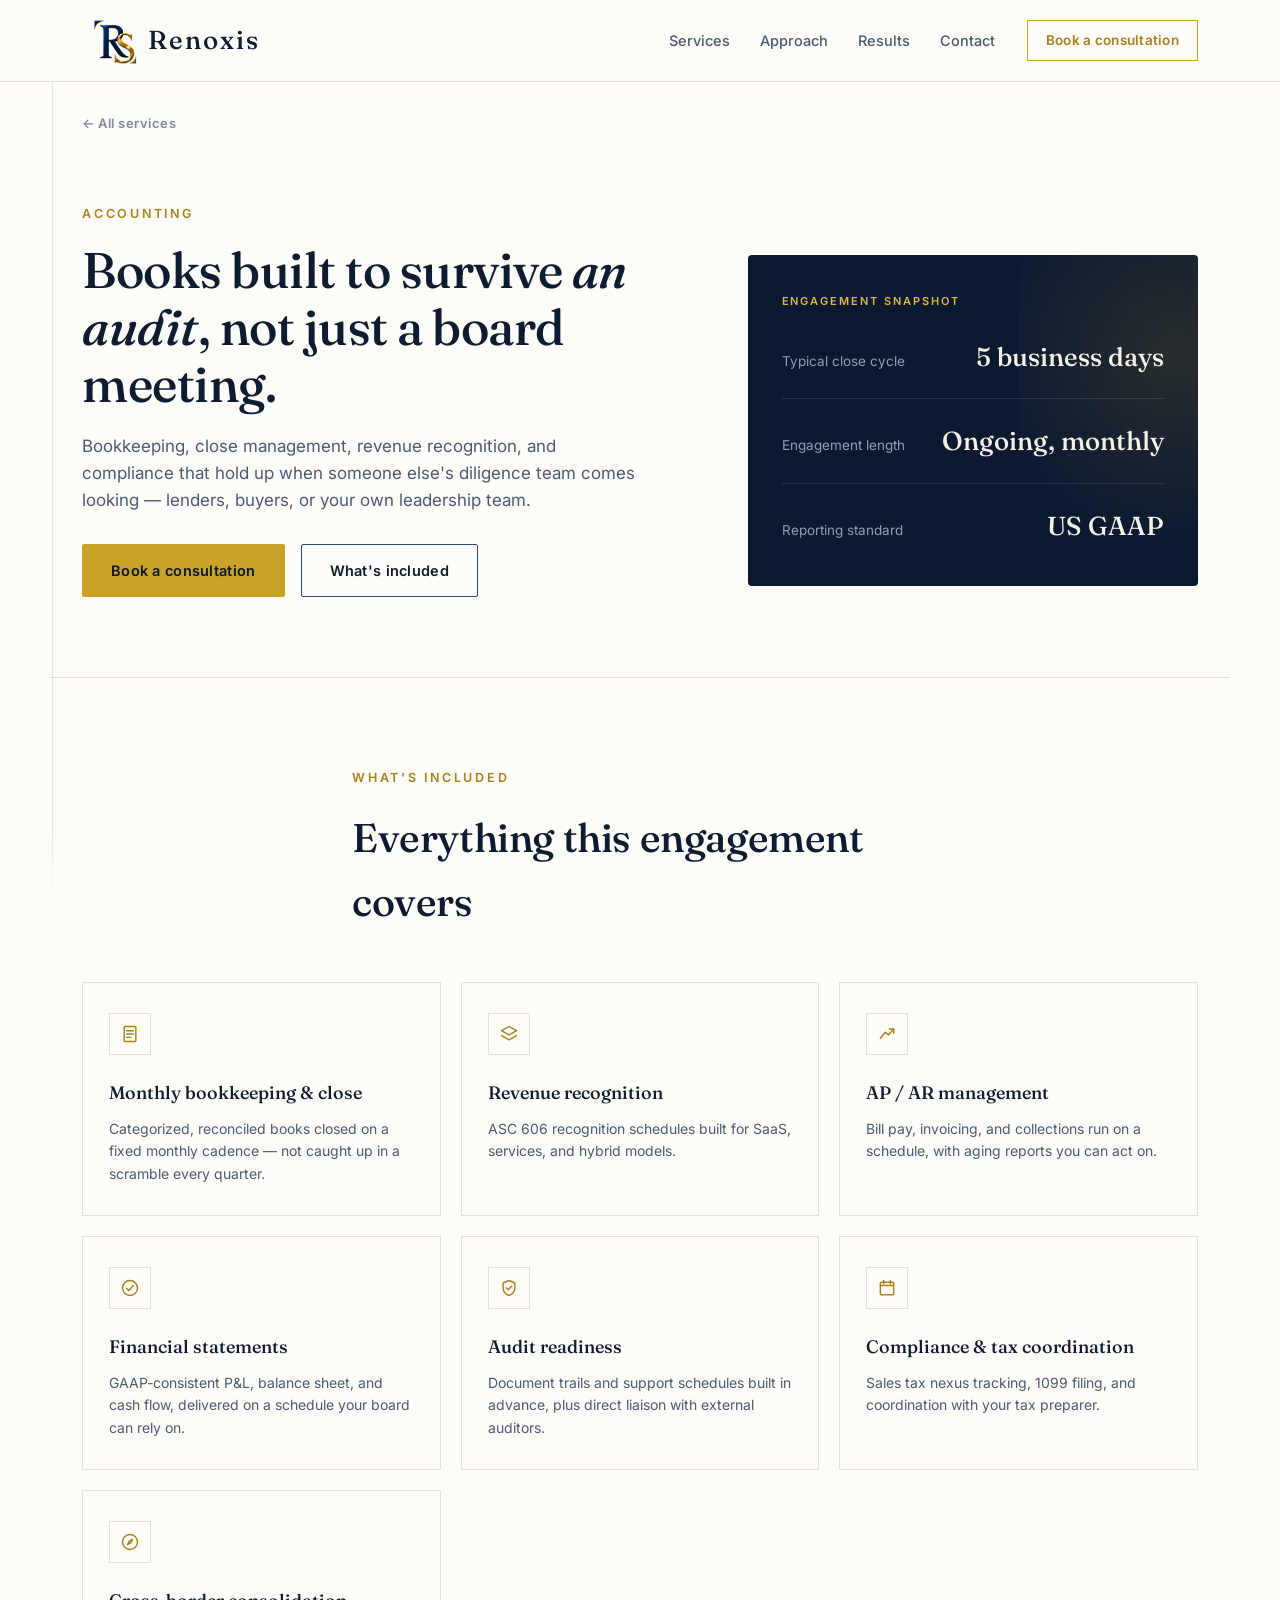
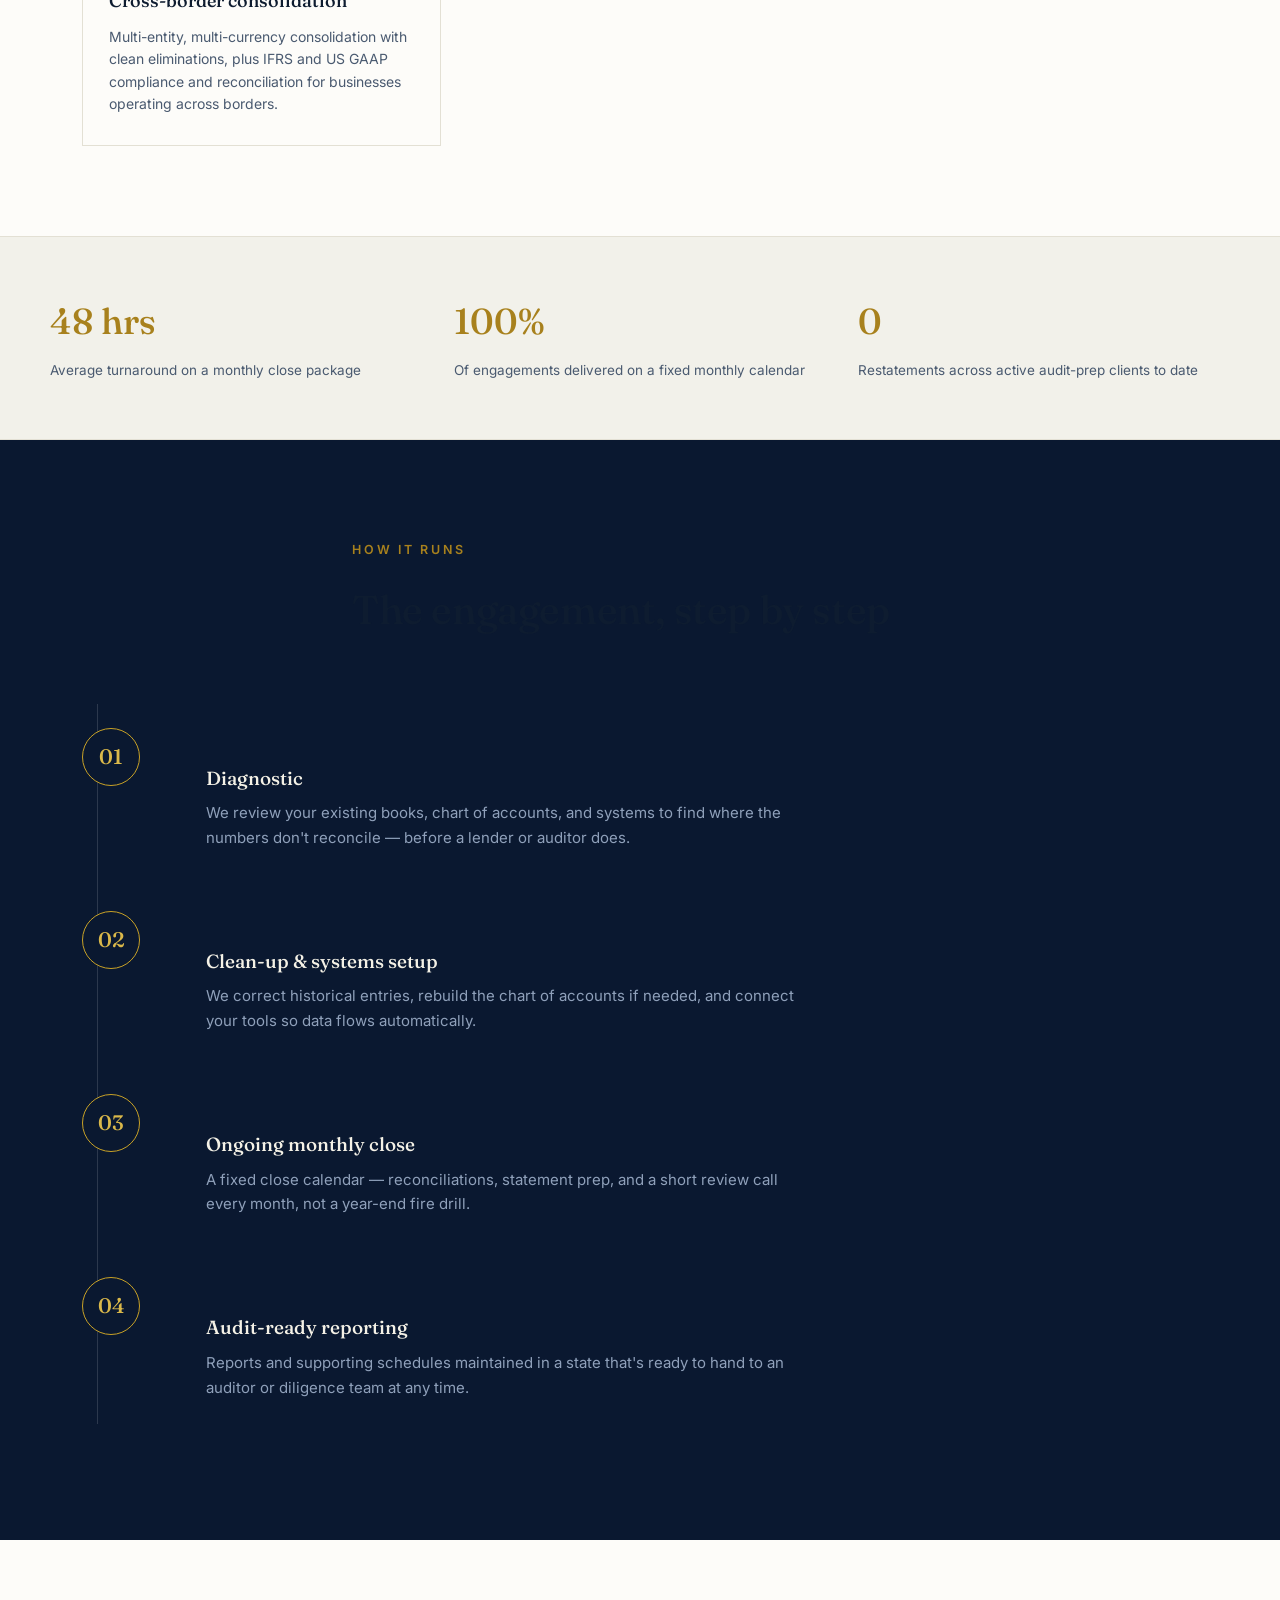
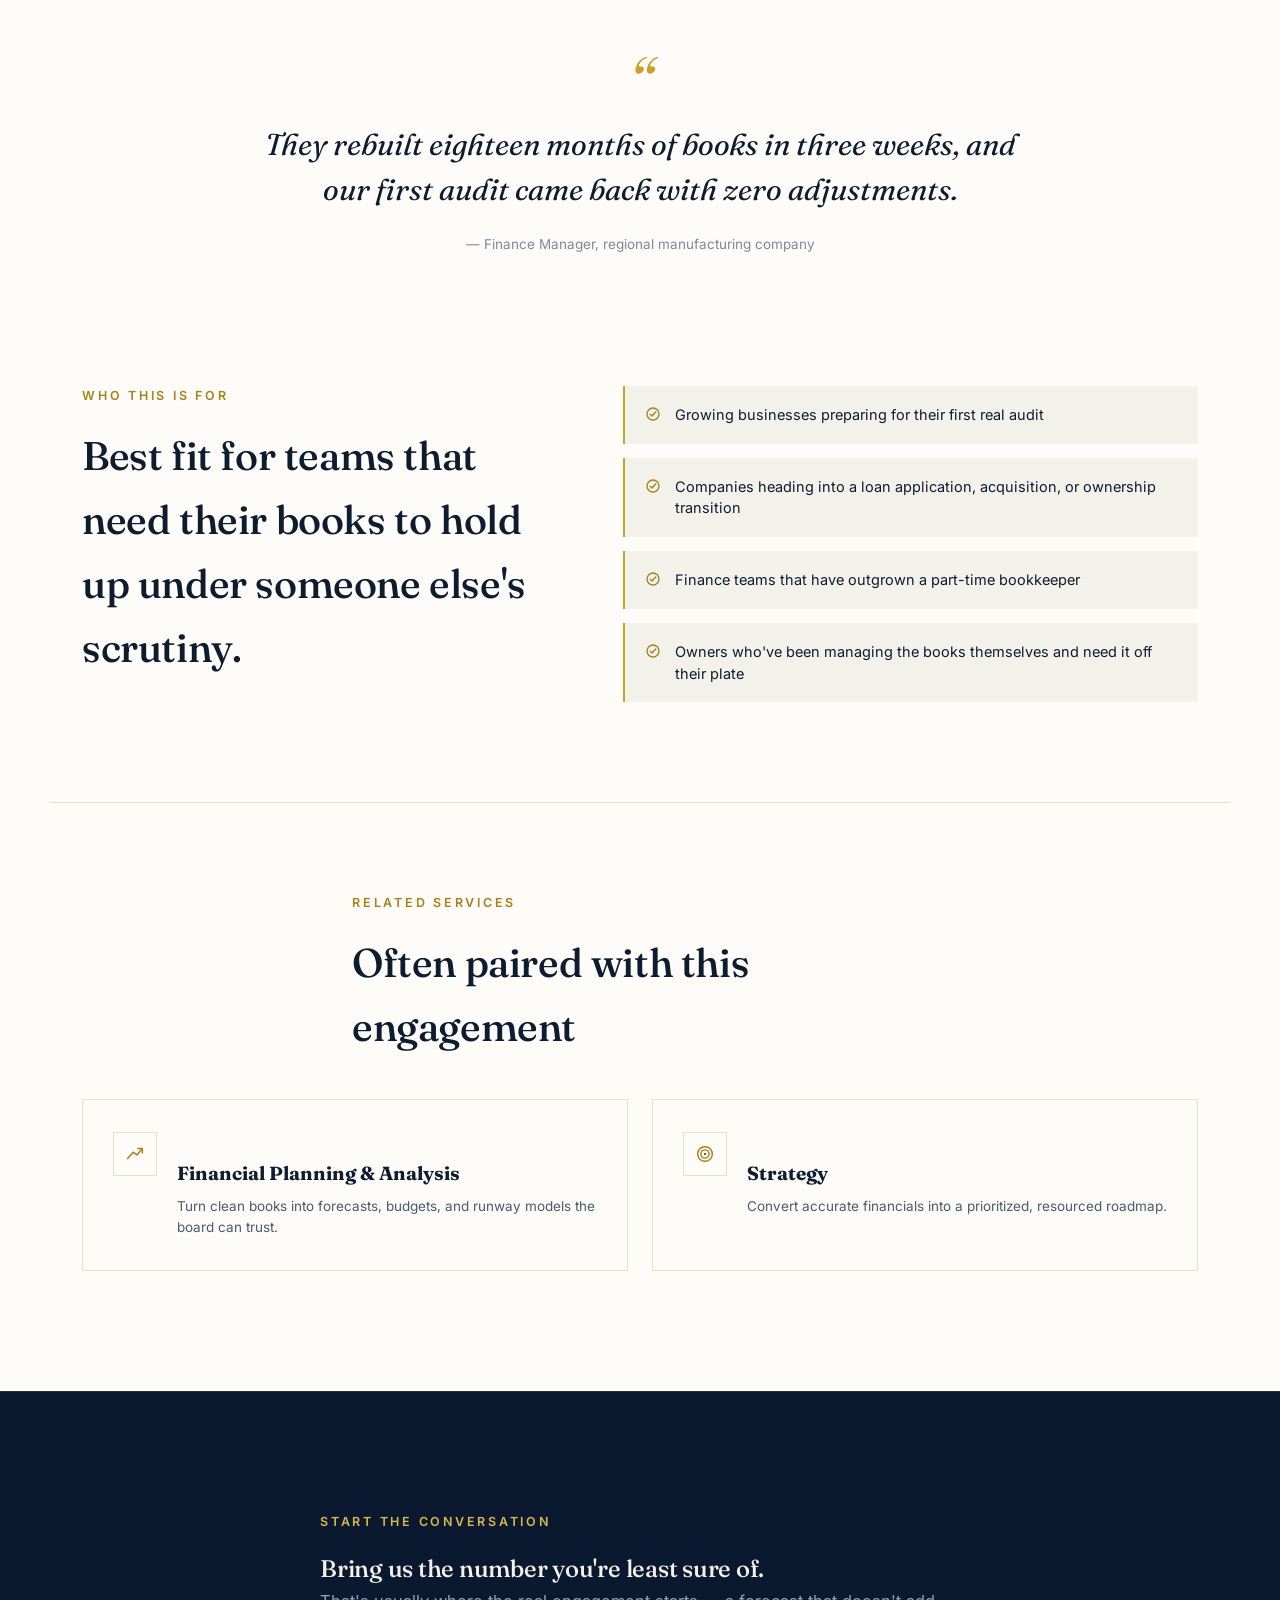
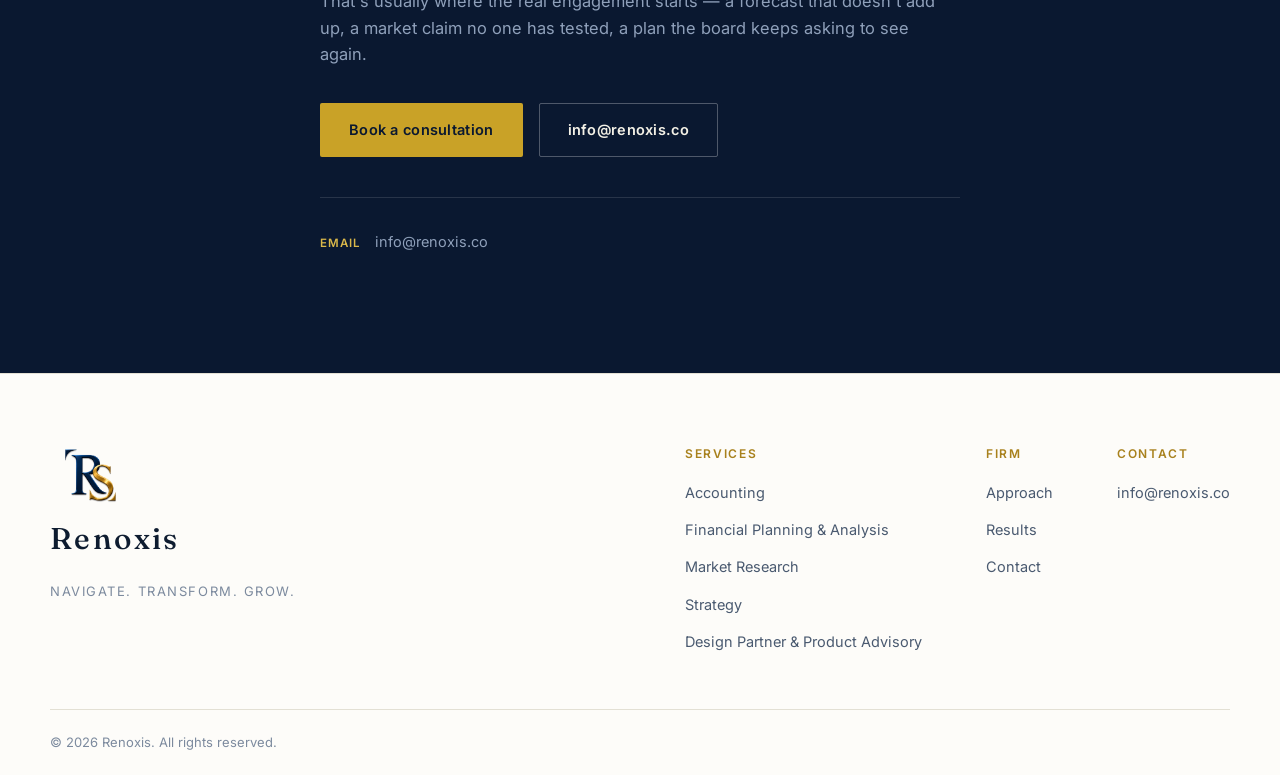
==== commit b9dd9e44: "Update to new Renoxis logo and Navigate. Transform. Grow. tagline" ====
--- a/services/accounting/index.html
+++ b/services/accounting/index.html
@@ -950,7 +950,7 @@
 <header class="nav" id="nav">
   <div class="nav-inner">
     <a class="brand" href="../../index.html">
-      <img class="brand-mark" src="[data-uri]" alt="" />
+      <img class="brand-mark" src="[data-uri]" alt="" />
       <span class="brand-word">Renoxis</span>
     </a>
     <nav class="nav-links" aria-label="Primary">
@@ -1182,9 +1182,9 @@
 <footer class="site-footer">
   <div class="footer-inner">
     <div class="footer-brand">
-      <img class="brand-mark" src="[data-uri]